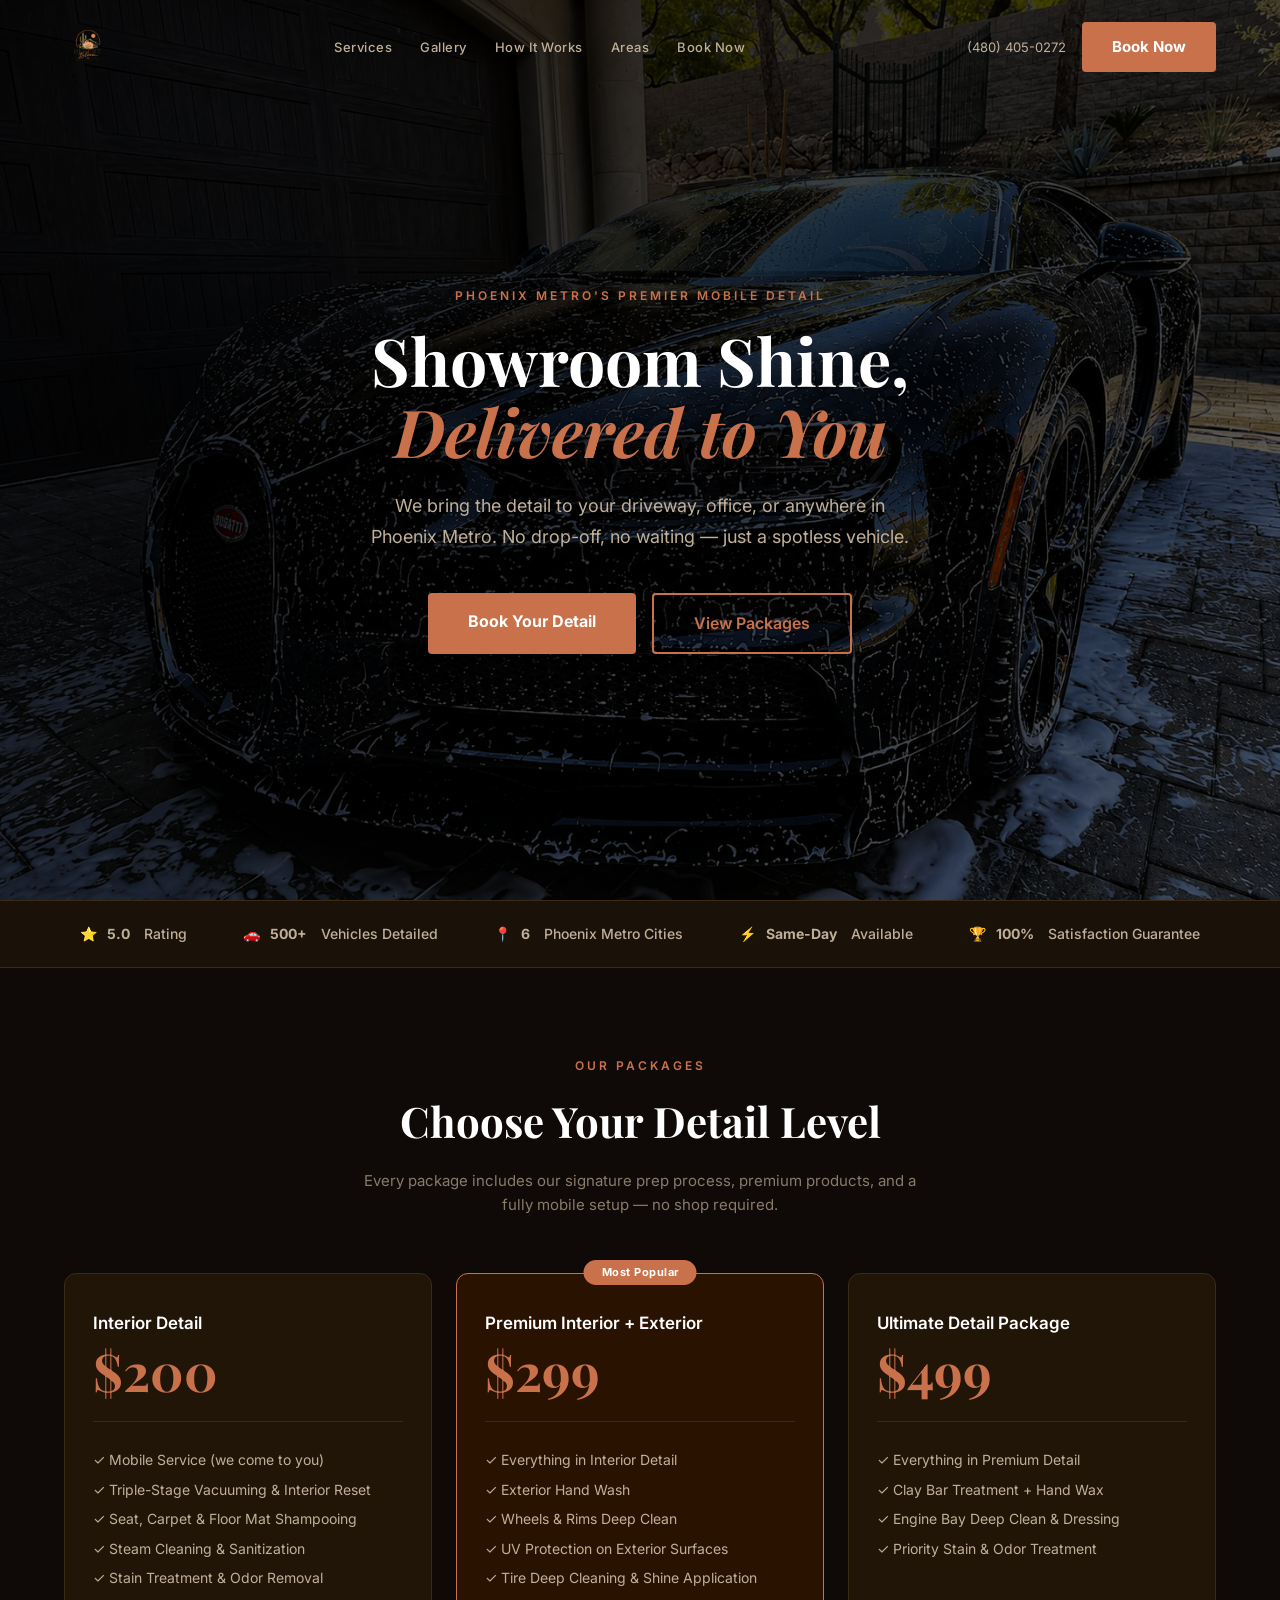
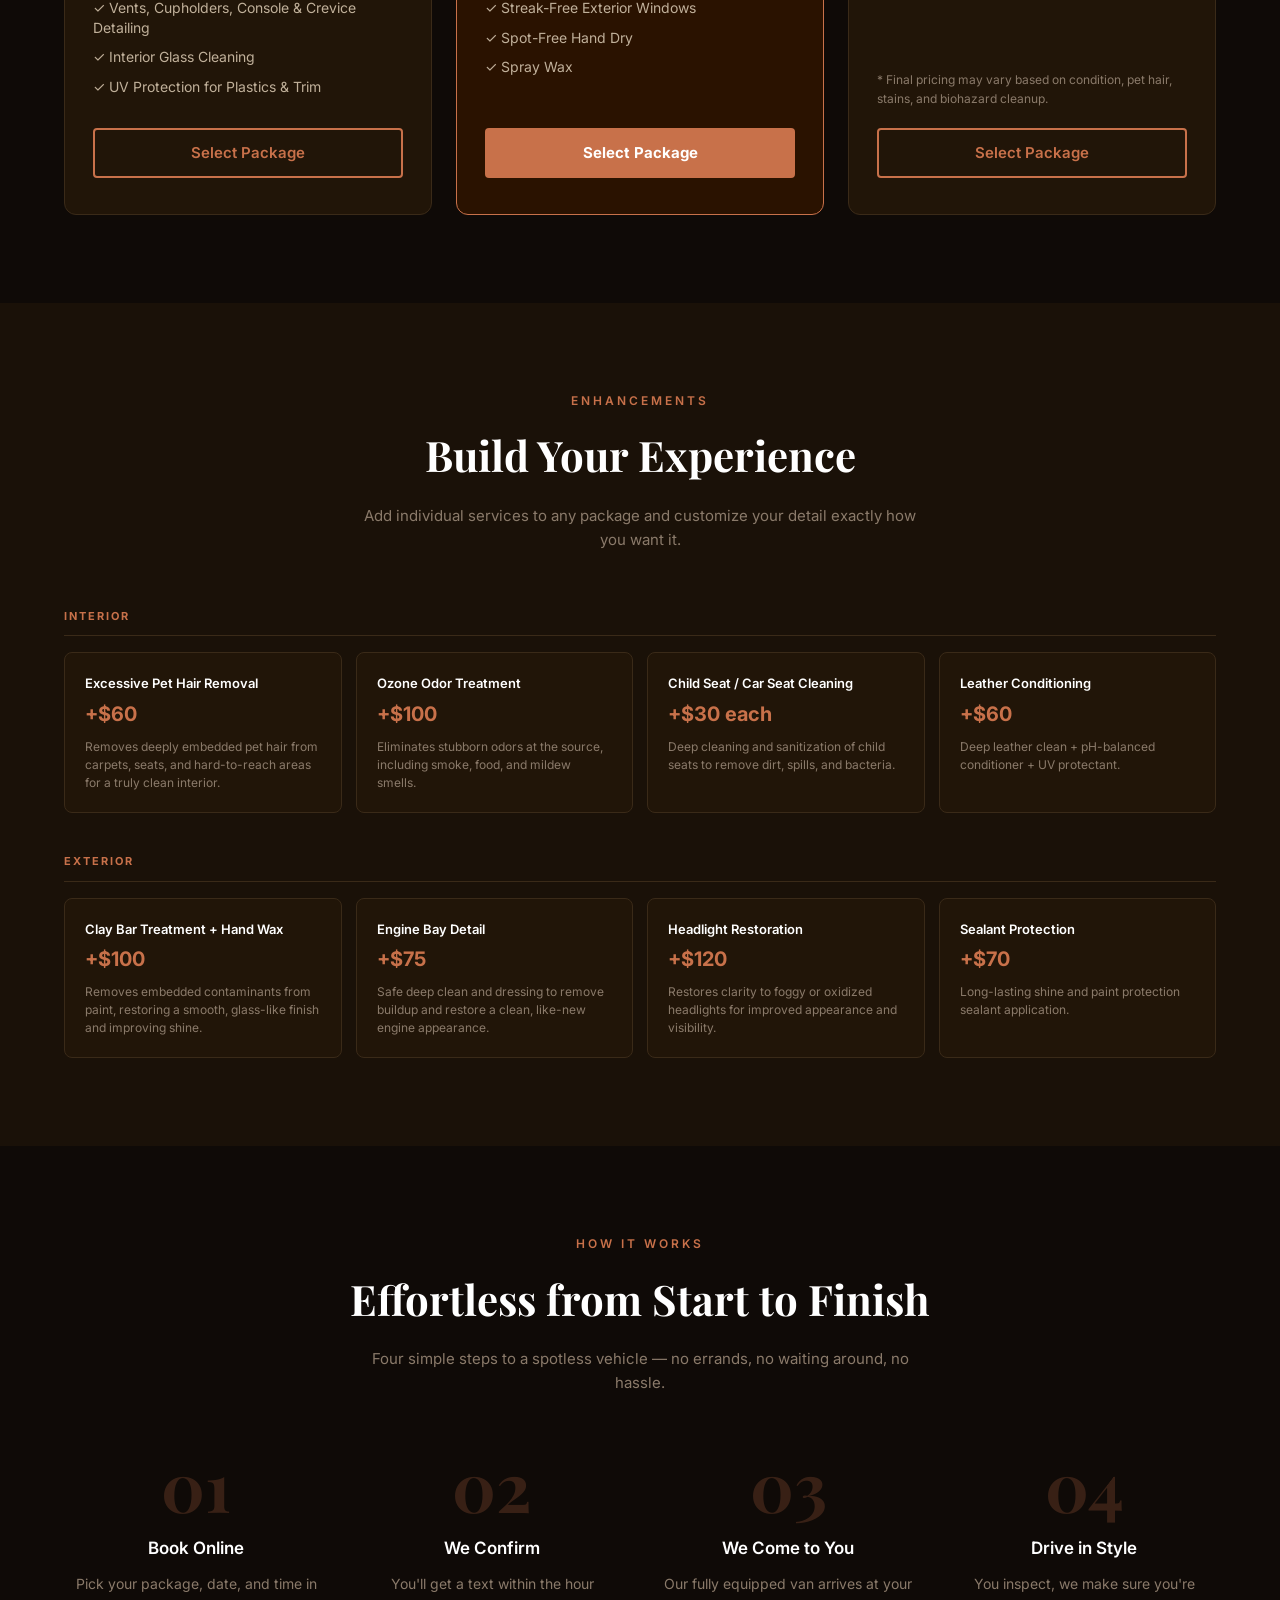
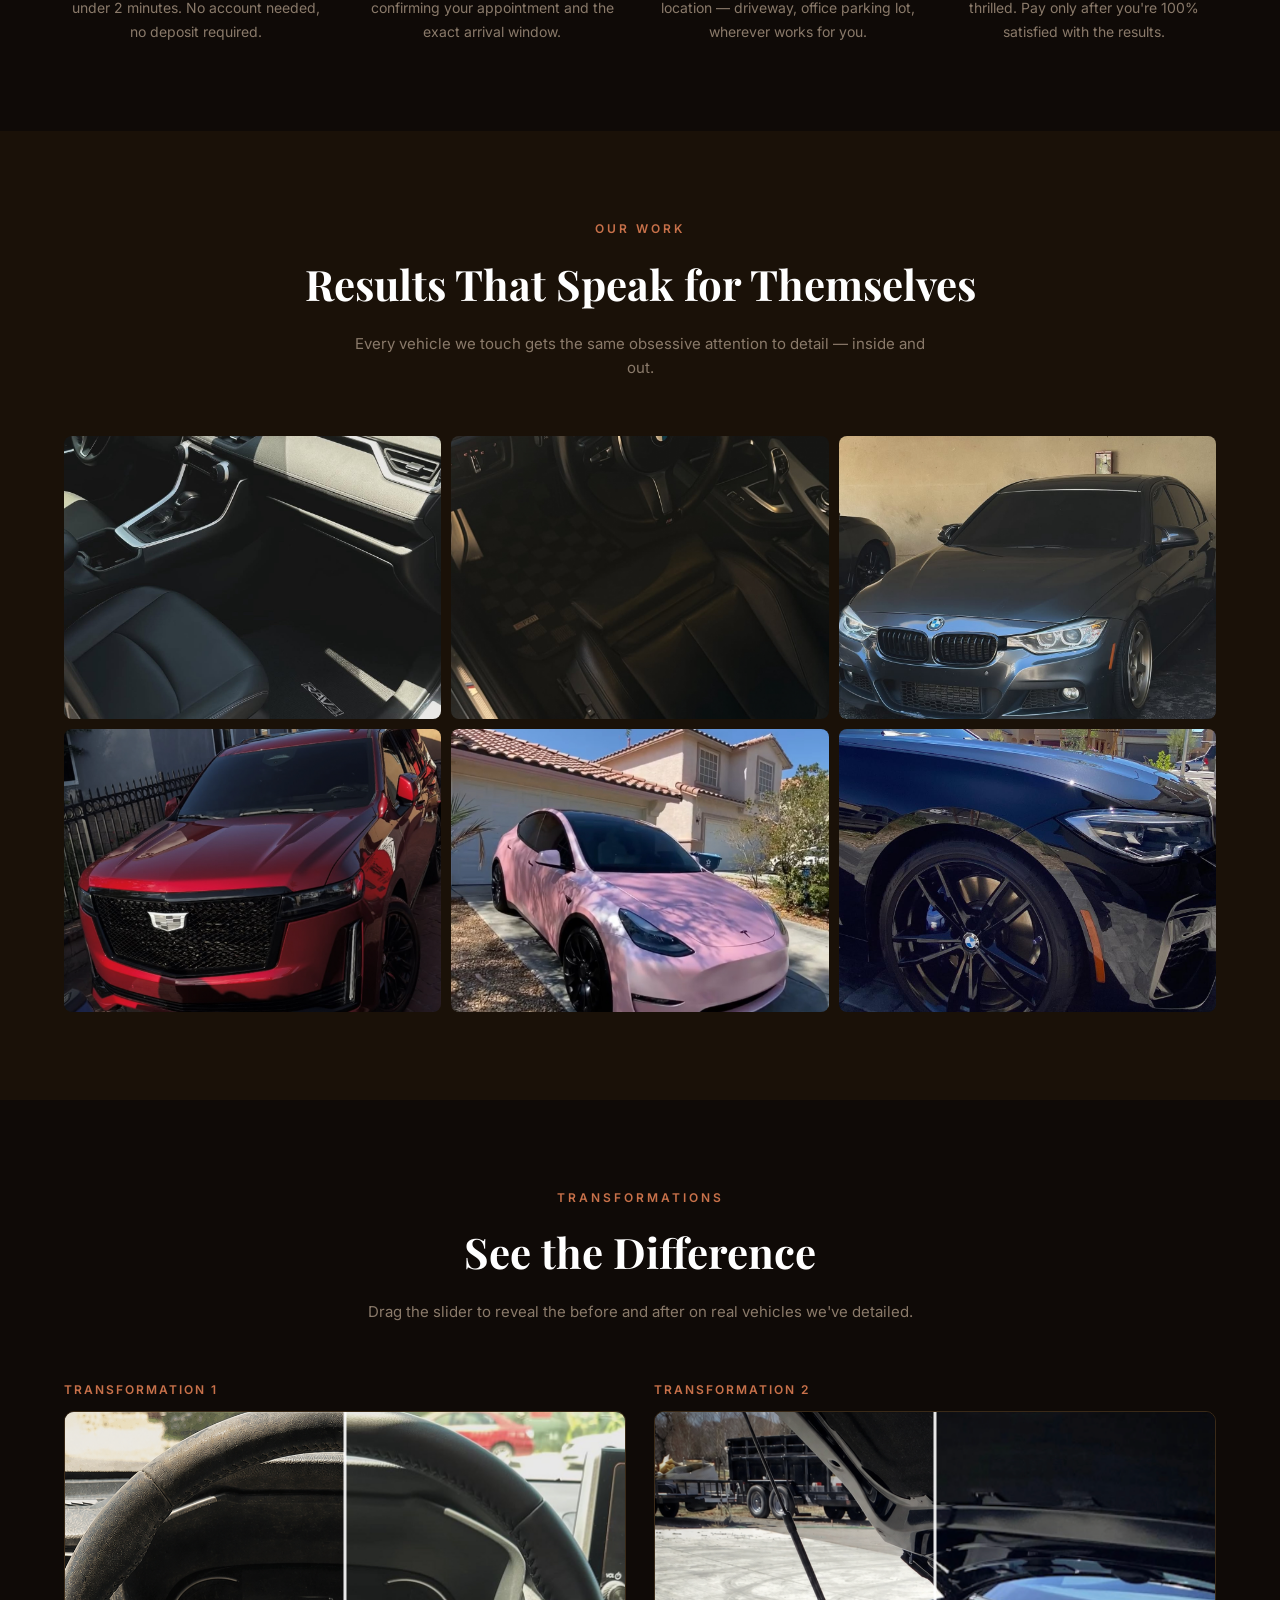
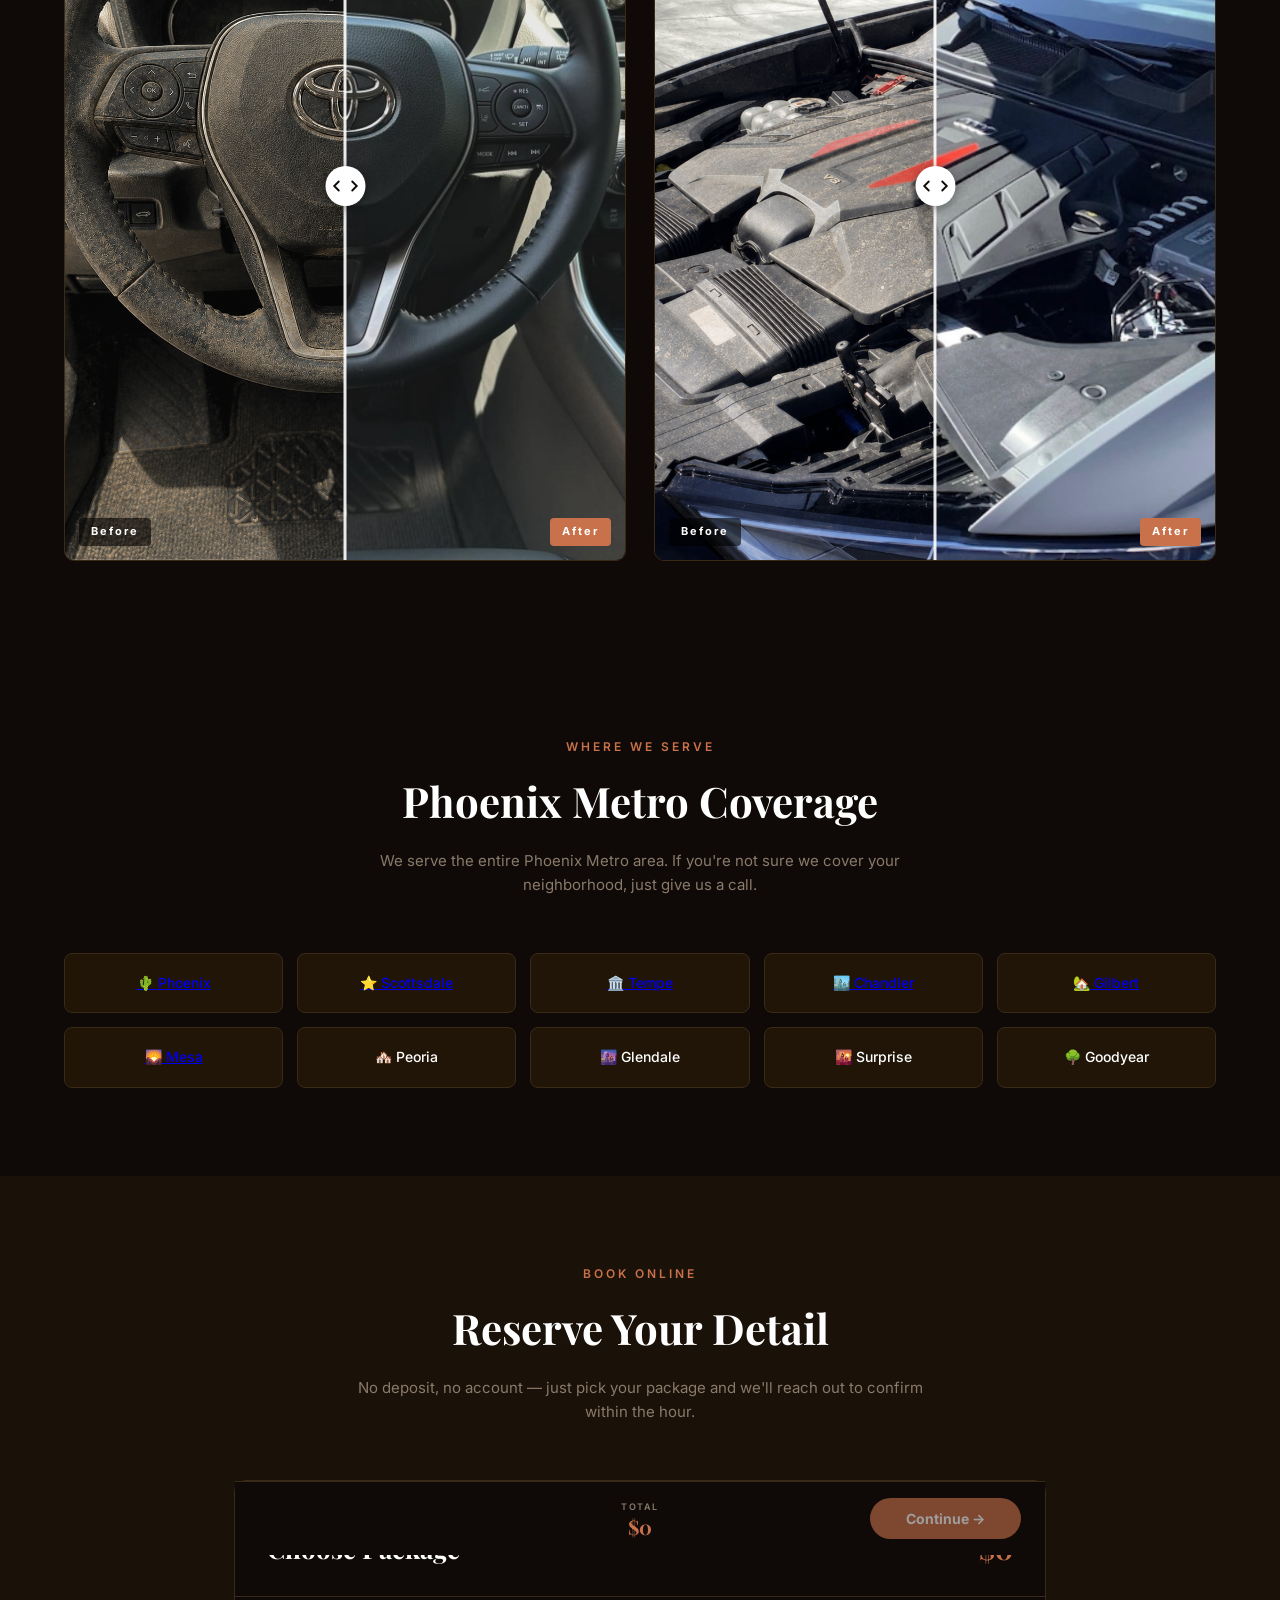
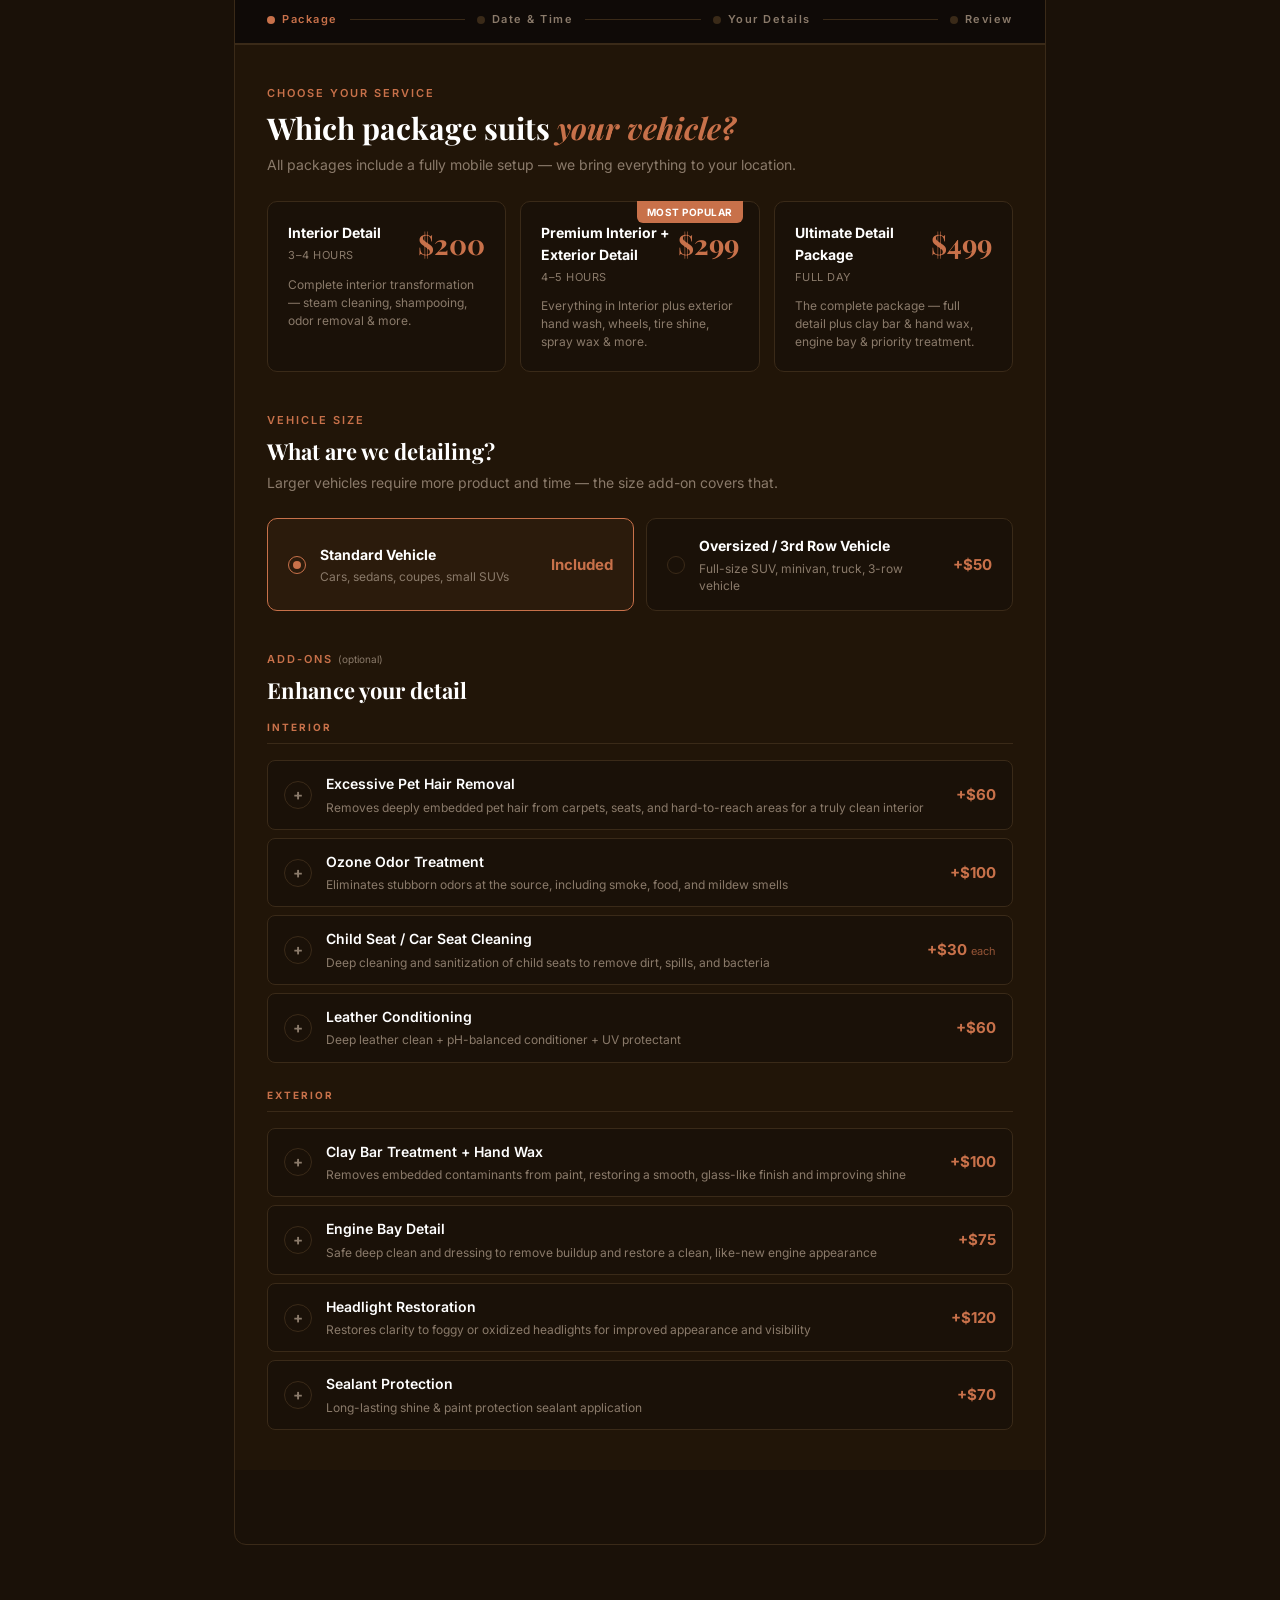
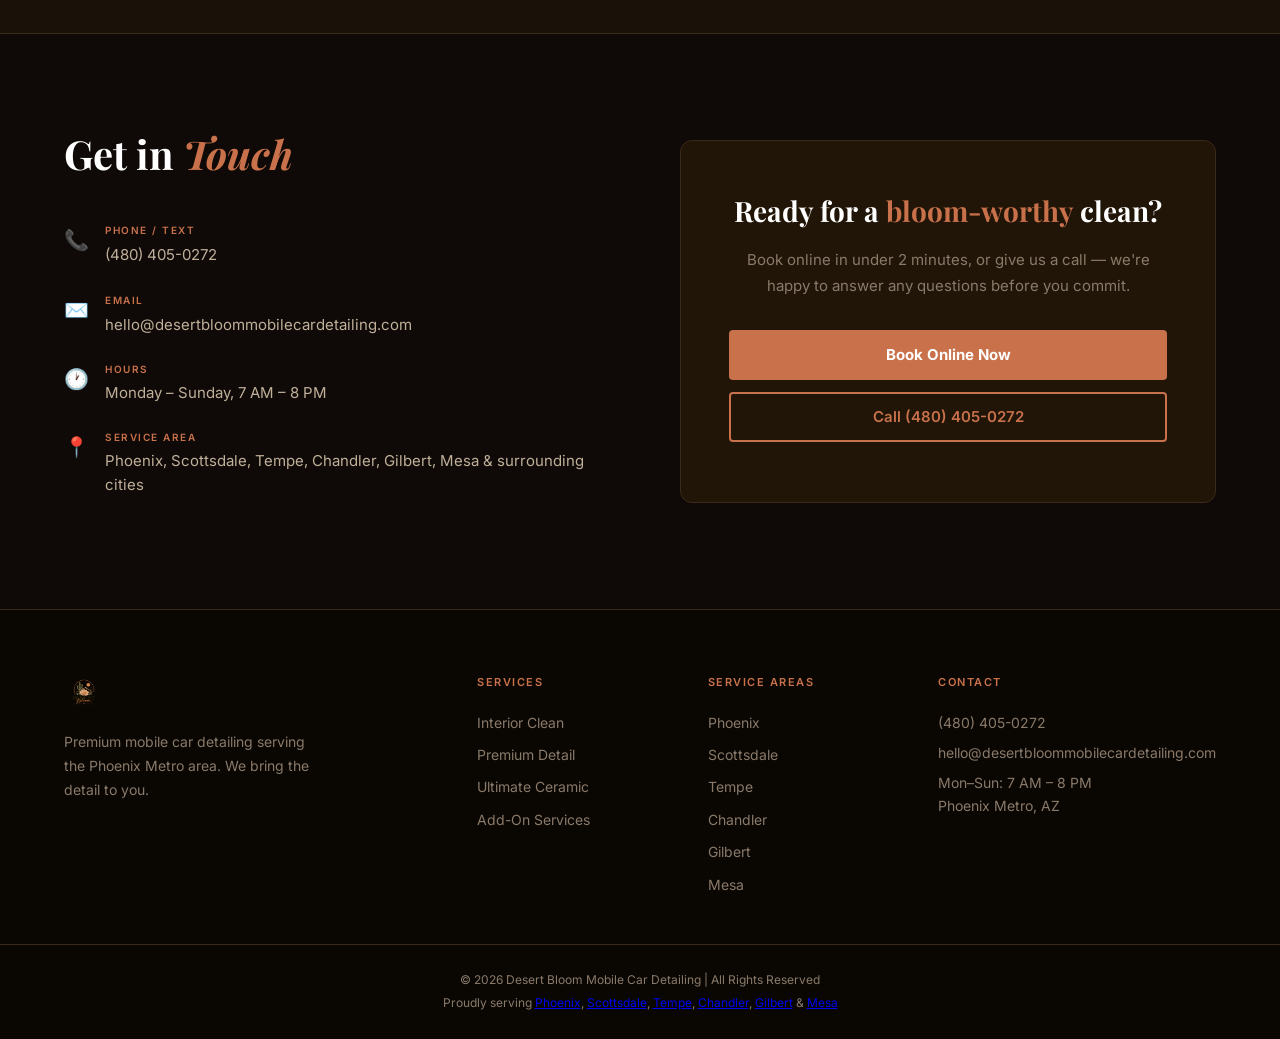
==== index.html @ aa16d9a1 "Initial build: Desert Bloom Mobile Car Detailing website Full static site with booking wizard, Supab" ====
<!DOCTYPE html>
<html lang="en">
<head>
  <meta charset="UTF-8">
  <meta name="viewport" content="width=device-width, initial-scale=1.0">
  <title>Desert Bloom Mobile Car Detailing | Phoenix Metro, AZ</title>
  <meta name="description" content="Premium mobile car detailing in Phoenix, Scottsdale, Tempe, Chandler, Gilbert & Mesa. We come to you. Book online in 60 seconds.">
  <meta name="keywords" content="mobile car detailing Phoenix, car detailing Scottsdale, auto detailing Tempe, mobile detailing Chandler, car wash Gilbert, auto detailing Mesa AZ">
  <link rel="canonical" href="https://desertbloommobilecardetailing.com/">

  <!-- Open Graph -->
  <meta property="og:type" content="website">
  <meta property="og:title" content="Desert Bloom Mobile Car Detailing | Phoenix Metro, AZ">
  <meta property="og:description" content="Premium mobile car detailing. We come to you. Book online in 60 seconds.">
  <meta property="og:url" content="https://desertbloommobilecardetailing.com/">
  <meta property="og:image" content="https://desertbloommobilecardetailing.com/logo.png">

  <!-- Twitter Card -->
  <meta name="twitter:card" content="summary_large_image">
  <meta name="twitter:title" content="Desert Bloom Mobile Car Detailing | Phoenix Metro, AZ">
  <meta name="twitter:description" content="Premium mobile car detailing. We come to you. Book online in 60 seconds.">
  <meta name="twitter:image" content="https://desertbloommobilecardetailing.com/logo.png">

  <!-- Favicon -->
  <link rel="icon" type="image/png" href="logo.png">
  <link rel="apple-touch-icon" href="logo.png">

  <!-- Fonts -->
  <link rel="preconnect" href="https://fonts.googleapis.com">
  <link rel="preconnect" href="https://fonts.gstatic.com" crossorigin>
  <link href="https://fonts.googleapis.com/css2?family=Playfair+Display:ital,wght@0,400;0,600;0,700;1,400;1,700&family=Inter:wght@300;400;500;600;700&display=swap" rel="stylesheet">

  <link rel="stylesheet" href="styles.css">

  <!-- Schema.org Structured Data -->
  <script type="application/ld+json">
  {
    "@context": "https://schema.org",
    "@type": "LocalBusiness",
    "name": "Desert Bloom Mobile Car Detailing",
    "image": "https://desertbloommobilecardetailing.com/logo.png",
    "telephone": "+14804050272",
    "email": "hello@desertbloommobilecardetailing.com",
    "url": "https://desertbloommobilecardetailing.com",
    "description": "Premium mobile car detailing serving Phoenix, Scottsdale, Tempe, Chandler, Gilbert, and Mesa AZ.",
    "address": {
      "@type": "PostalAddress",
      "addressLocality": "Phoenix",
      "addressRegion": "AZ",
      "addressCountry": "US"
    },
    "geo": {
      "@type": "GeoCoordinates",
      "latitude": 33.4484,
      "longitude": -112.0740
    },
    "areaServed": ["Phoenix", "Scottsdale", "Tempe", "Chandler", "Gilbert", "Mesa"],
    "priceRange": "$$",
    "openingHours": "Mo-Su 07:00-20:00",
    "sameAs": []
  }
  </script>
</head>
<body>

<!-- ===== NAVBAR ===== -->
<nav id="navbar">
  <div class="nav-container">
    <a href="#" class="logo">
      <img src="logo.png" alt="Desert Bloom Mobile Car Detailing" class="logo-img">
    </a>
    <ul class="nav-links">
      <li><a href="#services">Services</a></li>
      <li><a href="#gallery">Gallery</a></li>
      <li><a href="#process">How It Works</a></li>
      <li><a href="#areas">Areas</a></li>
      <li><a href="#booking">Book Now</a></li>
    </ul>
    <div class="nav-right">
      <a href="tel:4804050272" class="nav-phone">(480) 405-0272</a>
      <a href="#booking" class="btn-gold">Book Now</a>
    </div>
    <button class="mobile-menu-btn" id="mobileMenuBtn" aria-label="Toggle menu">&#9776;</button>
  </div>
  <div class="mobile-menu" id="mobileMenu">
    <ul>
      <li><a href="#services" class="mobile-nav-link">Services</a></li>
      <li><a href="#gallery" class="mobile-nav-link">Gallery</a></li>
      <li><a href="#process" class="mobile-nav-link">How It Works</a></li>
      <li><a href="#areas" class="mobile-nav-link">Areas</a></li>
      <li><a href="tel:4804050272">(480) 405-0272</a></li>
      <li><a href="#booking" class="mobile-nav-link btn-gold" style="display:inline-block;margin-top:8px;">Book Now</a></li>
    </ul>
  </div>
</nav>

<h1 class="seo-hidden">Desert Bloom Mobile Car Detailing - Phoenix Metro Arizona</h1>

<!-- ===== HERO ===== -->
<section id="hero">
  <div class="hero-overlay"></div>
  <div class="hero-content">
    <p class="hero-tag">Phoenix Metro's Premier Mobile Detail</p>
    <h2 style="font-family:var(--serif);font-size:66px;font-weight:700;line-height:1.08;margin-bottom:24px;">
      Showroom Shine,<br><span class="gold"><em>Delivered to You</em></span>
    </h2>
    <p class="hero-sub">We bring the detail to your driveway, office, or anywhere in Phoenix Metro. No drop-off, no waiting — just a spotless vehicle.</p>
    <div class="hero-ctas">
      <a href="#booking" class="btn-gold btn-large">Book Your Detail</a>
      <a href="#services" class="btn-outline btn-large">View Packages</a>
    </div>
  </div>
</section>

<!-- ===== STATS BAR ===== -->
<div class="stats-bar">
  <div class="stat">⭐ <strong>5.0</strong>&nbsp;Rating</div>
  <div class="stat">🚗 <strong>500+</strong>&nbsp;Vehicles Detailed</div>
  <div class="stat">📍 <strong>6</strong>&nbsp;Phoenix Metro Cities</div>
  <div class="stat">⚡ <strong>Same-Day</strong>&nbsp;Available</div>
  <div class="stat">🏆 <strong>100%</strong>&nbsp;Satisfaction Guarantee</div>
</div>

<!-- ===== PACKAGES ===== -->
<section id="services">
  <div class="container">
    <div class="section-header">
      <p class="section-tag">Our Packages</p>
      <h2>Choose Your Detail Level</h2>
      <p class="section-sub">Every package includes our signature prep process, premium products, and a fully mobile setup — no shop required.</p>
    </div>
    <div class="packages-grid fade-up">
      <!-- Interior -->
      <div class="package-card">
        <div class="pkg-header">
          <div class="pkg-name">Interior Detail</div>
          <div class="pkg-price">$200</div>
        </div>
        <ul class="pkg-features">
          <li>✓ Mobile Service (we come to you)</li>
          <li>✓ Triple-Stage Vacuuming & Interior Reset</li>
          <li>✓ Seat, Carpet & Floor Mat Shampooing</li>
          <li>✓ Steam Cleaning & Sanitization</li>
          <li>✓ Stain Treatment & Odor Removal</li>
          <li>✓ Vents, Cupholders, Console & Crevice Detailing</li>
          <li>✓ Interior Glass Cleaning</li>
          <li>✓ UV Protection for Plastics & Trim</li>
        </ul>
        <a href="#booking" class="btn-outline" style="text-align:center;">Select Package</a>
      </div>

      <!-- Premium -->
      <div class="package-card featured">
        <div class="popular-badge">Most Popular</div>
        <div class="pkg-header">
          <div class="pkg-name">Premium Interior + Exterior</div>
          <div class="pkg-price">$299</div>
        </div>
        <ul class="pkg-features">
          <li>✓ Everything in Interior Detail</li>
          <li>✓ Exterior Hand Wash</li>
          <li>✓ Wheels & Rims Deep Clean</li>
          <li>✓ UV Protection on Exterior Surfaces</li>
          <li>✓ Tire Deep Cleaning & Shine Application</li>
          <li>✓ Streak-Free Exterior Windows</li>
          <li>✓ Spot-Free Hand Dry</li>
          <li>✓ Spray Wax</li>
        </ul>
        <a href="#booking" class="btn-gold" style="text-align:center;">Select Package</a>
      </div>

      <!-- Ultimate -->
      <div class="package-card">
        <div class="pkg-header">
          <div class="pkg-name">Ultimate Detail Package</div>
          <div class="pkg-price">$499</div>
        </div>
        <ul class="pkg-features">
          <li>✓ Everything in Premium Detail</li>
          <li>✓ Clay Bar Treatment + Hand Wax</li>
          <li>✓ Engine Bay Deep Clean & Dressing</li>
          <li>✓ Priority Stain & Odor Treatment</li>
        </ul>
        <p style="font-size:12px;color:var(--gray);margin:12px 0 20px;line-height:1.6;">* Final pricing may vary based on condition, pet hair, stains, and biohazard cleanup.</p>
        <a href="#booking" class="btn-outline" style="text-align:center;">Select Package</a>
      </div>
    </div>
  </div>
</section>

<!-- ===== ADD-ONS ===== -->
<section id="addons">
  <div class="container">
    <div class="section-header">
      <p class="section-tag">Enhancements</p>
      <h2>Build Your Experience</h2>
      <p class="section-sub">Add individual services to any package and customize your detail exactly how you want it.</p>
    </div>
    <div class="fade-up">
      <div class="addons-category">
        <div class="addons-cat-label">Interior</div>
        <div class="addons-grid">
          <div class="addon-card">
            <div class="addon-name">Excessive Pet Hair Removal</div>
            <div class="addon-price">+$60</div>
            <div class="addon-desc">Removes deeply embedded pet hair from carpets, seats, and hard-to-reach areas for a truly clean interior.</div>
          </div>
          <div class="addon-card">
            <div class="addon-name">Ozone Odor Treatment</div>
            <div class="addon-price">+$100</div>
            <div class="addon-desc">Eliminates stubborn odors at the source, including smoke, food, and mildew smells.</div>
          </div>
          <div class="addon-card">
            <div class="addon-name">Child Seat / Car Seat Cleaning</div>
            <div class="addon-price">+$30 each</div>
            <div class="addon-desc">Deep cleaning and sanitization of child seats to remove dirt, spills, and bacteria.</div>
          </div>
          <div class="addon-card">
            <div class="addon-name">Leather Conditioning</div>
            <div class="addon-price">+$60</div>
            <div class="addon-desc">Deep leather clean + pH-balanced conditioner + UV protectant.</div>
          </div>
        </div>
      </div>
      <div class="addons-category">
        <div class="addons-cat-label">Exterior</div>
        <div class="addons-grid">
          <div class="addon-card">
            <div class="addon-name">Clay Bar Treatment + Hand Wax</div>
            <div class="addon-price">+$100</div>
            <div class="addon-desc">Removes embedded contaminants from paint, restoring a smooth, glass-like finish and improving shine.</div>
          </div>
          <div class="addon-card">
            <div class="addon-name">Engine Bay Detail</div>
            <div class="addon-price">+$75</div>
            <div class="addon-desc">Safe deep clean and dressing to remove buildup and restore a clean, like-new engine appearance.</div>
          </div>
          <div class="addon-card">
            <div class="addon-name">Headlight Restoration</div>
            <div class="addon-price">+$120</div>
            <div class="addon-desc">Restores clarity to foggy or oxidized headlights for improved appearance and visibility.</div>
          </div>
          <div class="addon-card">
            <div class="addon-name">Sealant Protection</div>
            <div class="addon-price">+$70</div>
            <div class="addon-desc">Long-lasting shine and paint protection sealant application.</div>
          </div>
        </div>
      </div>
    </div>
  </div>
</section>

<!-- ===== PROCESS ===== -->
<section id="process">
  <div class="container">
    <div class="section-header">
      <p class="section-tag">How It Works</p>
      <h2>Effortless from Start to Finish</h2>
      <p class="section-sub">Four simple steps to a spotless vehicle — no errands, no waiting around, no hassle.</p>
    </div>
    <div class="steps-grid fade-up">
      <div class="step">
        <div class="step-num">01</div>
        <h3>Book Online</h3>
        <p>Pick your package, date, and time in under 2 minutes. No account needed, no deposit required.</p>
      </div>
      <div class="step">
        <div class="step-num">02</div>
        <h3>We Confirm</h3>
        <p>You'll get a text within the hour confirming your appointment and the exact arrival window.</p>
      </div>
      <div class="step">
        <div class="step-num">03</div>
        <h3>We Come to You</h3>
        <p>Our fully equipped van arrives at your location — driveway, office parking lot, wherever works for you.</p>
      </div>
      <div class="step">
        <div class="step-num">04</div>
        <h3>Drive in Style</h3>
        <p>You inspect, we make sure you're thrilled. Pay only after you're 100% satisfied with the results.</p>
      </div>
    </div>
  </div>
</section>

<!-- ===== GALLERY ===== -->
<section id="gallery">
  <div class="container">
    <div class="section-header">
      <p class="section-tag">Our Work</p>
      <h2>Results That Speak for Themselves</h2>
      <p class="section-sub">Every vehicle we touch gets the same obsessive attention to detail — inside and out.</p>
    </div>
    <div class="gallery-grid fade-up" id="galleryGrid">
      <!-- Populated by JS -->
    </div>
  </div>
</section>

<!-- ===== BEFORE / AFTER ===== -->
<section id="before-after">
  <div class="container">
    <div class="section-header">
      <p class="section-tag">Transformations</p>
      <h2>See the Difference</h2>
      <p class="section-sub">Drag the slider to reveal the before and after on real vehicles we've detailed.</p>
    </div>
    <div class="ba-grid fade-up" id="baGrid">
      <!-- Populated by JS -->
    </div>
  </div>
</section>

<!-- ===== SERVICE AREAS ===== -->
<section id="areas">
  <div class="container">
    <div class="section-header">
      <p class="section-tag">Where We Serve</p>
      <h2>Phoenix Metro Coverage</h2>
      <p class="section-sub">We serve the entire Phoenix Metro area. If you're not sure we cover your neighborhood, just give us a call.</p>
    </div>
    <div class="areas-grid fade-up">
      <a href="phoenix.html" class="area-item">🌵 Phoenix</a>
      <a href="scottsdale.html" class="area-item">⭐ Scottsdale</a>
      <a href="tempe.html" class="area-item">🏛️ Tempe</a>
      <a href="chandler.html" class="area-item">🏙️ Chandler</a>
      <a href="gilbert.html" class="area-item">🏡 Gilbert</a>
      <a href="mesa.html" class="area-item">🌄 Mesa</a>
      <div class="area-item">🏘️ Peoria</div>
      <div class="area-item">🌆 Glendale</div>
      <div class="area-item">🌇 Surprise</div>
      <div class="area-item">🌳 Goodyear</div>
    </div>
  </div>
</section>

<!-- ===== BOOKING WIZARD ===== -->
<section id="booking">
  <div class="container">
    <div class="section-header">
      <p class="section-tag">Book Online</p>
      <h2>Reserve Your Detail</h2>
      <p class="section-sub">No deposit, no account — just pick your package and we'll reach out to confirm within the hour.</p>
    </div>

    <div class="wiz-wrap fade-up" id="bookingWizard">
      <!-- Header -->
      <div class="wiz-header">
        <div>
          <div class="wiz-step-num" id="wizStepNum">Step 1 of 4</div>
          <div class="wiz-step-name" id="wizStepName">Choose Package</div>
        </div>
        <div class="wiz-header-right">
          <div class="wiz-total-label">Total</div>
          <div class="wiz-total-val" id="wizTotal">$0</div>
        </div>
      </div>

      <!-- Progress -->
      <div class="wiz-progress" id="wizProgress">
        <div class="wiz-prog-item active" id="prog-0">
          <div class="wiz-dot"></div><span class="wiz-prog-label">Package</span>
        </div>
        <div class="wiz-prog-line"></div>
        <div class="wiz-prog-item" id="prog-1">
          <div class="wiz-dot"></div><span class="wiz-prog-label">Date &amp; Time</span>
        </div>
        <div class="wiz-prog-line"></div>
        <div class="wiz-prog-item" id="prog-2">
          <div class="wiz-dot"></div><span class="wiz-prog-label">Your Details</span>
        </div>
        <div class="wiz-prog-line"></div>
        <div class="wiz-prog-item" id="prog-3">
          <div class="wiz-dot"></div><span class="wiz-prog-label">Review</span>
        </div>
      </div>

      <!-- Body -->
      <div class="wiz-body" id="wizBody"></div>

      <!-- Footer -->
      <div class="wiz-footer">
        <button class="wiz-btn-back" id="wizBack">← Back</button>
        <div class="wiz-footer-subtotal">
          <div class="wiz-footer-subtotal-label">Total</div>
          <div class="wiz-footer-subtotal-val" id="wizFooterTotal">$0</div>
        </div>
        <button class="wiz-btn-next" id="wizNext">Continue →</button>
      </div>
    </div>
  </div>
</section>

<!-- ===== CONTACT ===== -->
<section id="contact">
  <div class="container">
    <div class="contact-grid">
      <div class="contact-info fade-up">
        <h2>Get in <span class="gold"><em>Touch</em></span></h2>
        <div class="contact-item">
          <span>📞</span>
          <div>
            <div class="contact-label">Phone / Text</div>
            <a href="tel:4804050272">(480) 405-0272</a>
          </div>
        </div>
        <div class="contact-item">
          <span>✉️</span>
          <div>
            <div class="contact-label">Email</div>
            <a href="mailto:hello@desertbloommobilecardetailing.com">hello@desertbloommobilecardetailing.com</a>
          </div>
        </div>
        <div class="contact-item">
          <span>🕐</span>
          <div>
            <div class="contact-label">Hours</div>
            <p>Monday – Sunday, 7 AM – 8 PM</p>
          </div>
        </div>
        <div class="contact-item">
          <span>📍</span>
          <div>
            <div class="contact-label">Service Area</div>
            <p>Phoenix, Scottsdale, Tempe, Chandler, Gilbert, Mesa &amp; surrounding cities</p>
          </div>
        </div>
      </div>
      <div class="contact-cta-box fade-up">
        <h3>Ready for a <span class="gold">bloom-worthy</span> clean?</h3>
        <p>Book online in under 2 minutes, or give us a call — we're happy to answer any questions before you commit.</p>
        <a href="#booking" class="btn-gold">Book Online Now</a>
        <a href="tel:4804050272" class="btn-outline">Call (480) 405-0272</a>
      </div>
    </div>
  </div>
</section>

<!-- ===== FOOTER ===== -->
<footer>
  <div class="container">
    <div class="footer-grid">
      <div class="footer-brand">
        <a href="#"><img src="logo.png" alt="Desert Bloom Mobile Car Detailing" class="logo-img"></a>
        <p>Premium mobile car detailing serving the Phoenix Metro area. We bring the detail to you.</p>
      </div>
      <div class="footer-links">
        <h4>Services</h4>
        <ul>
          <li><a href="#services">Interior Clean</a></li>
          <li><a href="#services">Premium Detail</a></li>
          <li><a href="#services">Ultimate Ceramic</a></li>
          <li><a href="#addons">Add-On Services</a></li>
        </ul>
      </div>
      <div class="footer-links">
        <h4>Service Areas</h4>
        <ul>
          <li><a href="phoenix.html">Phoenix</a></li>
          <li><a href="scottsdale.html">Scottsdale</a></li>
          <li><a href="tempe.html">Tempe</a></li>
          <li><a href="chandler.html">Chandler</a></li>
          <li><a href="gilbert.html">Gilbert</a></li>
          <li><a href="mesa.html">Mesa</a></li>
        </ul>
      </div>
      <div class="footer-contact">
        <h4>Contact</h4>
        <a href="tel:4804050272">(480) 405-0272</a>
        <a href="mailto:hello@desertbloommobilecardetailing.com">hello@desertbloommobilecardetailing.com</a>
        <p style="margin-top:8px;">Mon–Sun: 7 AM – 8 PM</p>
        <p>Phoenix Metro, AZ</p>
      </div>
    </div>
  </div>
  <div class="footer-bottom">
    <div class="container">
      <p>&copy; <span id="footerYear"></span> Desert Bloom Mobile Car Detailing | All Rights Reserved</p>
      <p>Proudly serving <a href="phoenix.html">Phoenix</a>, <a href="scottsdale.html">Scottsdale</a>, <a href="tempe.html">Tempe</a>, <a href="chandler.html">Chandler</a>, <a href="gilbert.html">Gilbert</a> &amp; <a href="mesa.html">Mesa</a></p>
    </div>
  </div>
</footer>

<!-- Sticky Book Now -->
<a href="#booking" class="btn-gold sticky-book" id="stickyBook">Book Your Detail</a>

<script src="script.js"></script>
</body>
</html>
---- styles.css ----
/* ===== RESET & VARIABLES ===== */
*, *::before, *::after { box-sizing: border-box; margin: 0; padding: 0; }

:root {
  --black:    #0F0A07;
  --dark:     #1A1108;
  --card:     #211508;
  --gold:     #C8714A;
  --gold-lt:  #D98B6A;
  --white:    #ffffff;
  --gray:     #8A7A6A;
  --lt-gray:  #C0B09A;
  --border:   #3A2A18;
  --serif:    'Playfair Display', serif;
  --sans:     'Inter', sans-serif;
}

html { scroll-behavior: smooth; }

body {
  background: var(--black);
  color: var(--white);
  font-family: var(--sans);
  line-height: 1.6;
  overflow-x: hidden;
}

.container { max-width: 1200px; margin: 0 auto; padding: 0 24px; }

.seo-hidden {
  position: absolute;
  width: 1px; height: 1px;
  overflow: hidden;
  clip: rect(0,0,0,0);
  white-space: nowrap;
}

/* ===== TYPOGRAPHY ===== */
.gold { color: var(--gold); }

.section-tag {
  color: var(--gold);
  font-size: 12px;
  font-weight: 600;
  letter-spacing: 3px;
  text-transform: uppercase;
  margin-bottom: 12px;
}

.section-header { text-align: center; margin-bottom: 56px; }
.section-header h2 { font-family: var(--serif); font-size: 42px; font-weight: 700; margin-bottom: 14px; }
.section-sub { color: var(--gray); max-width: 580px; margin: 0 auto; font-size: 15px; }

section { padding: 88px 0; }

/* ===== BUTTONS ===== */
.btn-gold {
  display: inline-block;
  background: var(--gold);
  color: var(--white);
  padding: 13px 30px;
  border-radius: 4px;
  font-weight: 700;
  font-family: var(--sans);
  font-size: 15px;
  text-decoration: none;
  border: none;
  cursor: pointer;
  transition: background 0.2s, transform 0.15s;
}
.btn-gold:hover { background: var(--gold-lt); transform: translateY(-1px); }

.btn-outline {
  display: inline-block;
  border: 2px solid var(--gold);
  color: var(--gold);
  padding: 11px 30px;
  border-radius: 4px;
  font-weight: 600;
  font-size: 15px;
  text-decoration: none;
  transition: background 0.2s, color 0.2s;
}
.btn-outline:hover { background: var(--gold); color: var(--white); }

.btn-large { padding: 16px 40px; font-size: 16px; }

/* ===== NAVBAR ===== */
#navbar {
  position: fixed; top: 0; left: 0; right: 0; z-index: 1000;
  background: transparent;
  transition: background 0.3s, backdrop-filter 0.3s, box-shadow 0.3s;
}
#navbar.scrolled {
  background: rgba(15,10,7,0.96);
  backdrop-filter: blur(8px);
  box-shadow: 0 2px 24px rgba(0,0,0,0.6);
}

.nav-container {
  max-width: 1200px; margin: 0 auto;
  padding: 22px 24px;
  display: flex; align-items: center; gap: 32px;
}

.logo { display: flex; align-items: center; }
.logo-img { height: 48px; width: auto; object-fit: contain; display: block; }

.nav-links { display: flex; list-style: none; gap: 28px; margin: 0 auto; }
.nav-links a { color: var(--lt-gray); text-decoration: none; font-size: 13px; font-weight: 500; letter-spacing: 0.5px; transition: color 0.2s; }
.nav-links a:hover { color: var(--gold); }

.nav-right { display: flex; align-items: center; gap: 16px; white-space: nowrap; }
.nav-phone { color: var(--lt-gray); text-decoration: none; font-size: 13px; transition: color 0.2s; }
.nav-phone:hover { color: var(--gold); }

.mobile-menu-btn { display: none; background: none; border: none; color: var(--white); font-size: 22px; cursor: pointer; margin-left: auto; }

.mobile-menu { display: none; background: var(--dark); padding: 20px 24px; border-top: 1px solid var(--border); }
.mobile-menu.open { display: block; }
.mobile-menu ul { list-style: none; display: flex; flex-direction: column; gap: 18px; }
.mobile-menu a { color: var(--lt-gray); text-decoration: none; font-size: 15px; transition: color 0.2s; }
.mobile-menu a:hover { color: var(--gold); }

/* ===== HERO ===== */
#hero {
  min-height: 100vh;
  display: flex; align-items: center;
  position: relative;
  background: url('photos/cover-photo-main.png') center/cover no-repeat;
  padding: 120px 24px 80px;
}
.hero-overlay {
  position: absolute; inset: 0;
  background: linear-gradient(135deg, rgba(0,0,0,0.90) 0%, rgba(0,0,0,0.58) 100%);
}
.hero-content { position: relative; z-index: 1; max-width: 700px; margin: 0 auto; text-align: center; }
.hero-tag { color: var(--gold); font-size: 12px; font-weight: 600; letter-spacing: 3px; text-transform: uppercase; margin-bottom: 20px; }
.hero-content h1 { font-family: var(--serif); font-size: 66px; font-weight: 700; line-height: 1.08; margin-bottom: 24px; }
.hero-sub { color: var(--lt-gray); font-size: 18px; line-height: 1.7; margin-bottom: 40px; max-width: 560px; margin-left: auto; margin-right: auto; }
.hero-ctas { display: flex; gap: 16px; justify-content: center; flex-wrap: wrap; }

/* ===== STATS BAR ===== */
.stats-bar {
  background: var(--dark);
  border-top: 1px solid var(--border);
  border-bottom: 1px solid var(--border);
  padding: 22px 24px;
  display: flex; justify-content: center; gap: 56px; flex-wrap: wrap;
}
.stat { display: flex; align-items: center; gap: 10px; font-size: 14px; font-weight: 500; color: var(--lt-gray); }

/* ===== PACKAGES ===== */
#services { background: var(--black); }

.packages-grid { display: grid; grid-template-columns: repeat(3, 1fr); gap: 24px; }

.package-card {
  background: var(--card);
  border: 1px solid var(--border);
  border-radius: 12px;
  padding: 36px 28px;
  display: flex; flex-direction: column;
  position: relative;
  transition: border-color 0.2s, transform 0.2s;
}
.package-card:hover { border-color: var(--gold); transform: translateY(-4px); }
.package-card.featured { border-color: var(--gold); background: #2A1200; }

.popular-badge {
  position: absolute; top: -14px; left: 50%; transform: translateX(-50%);
  background: var(--gold); color: var(--white);
  font-size: 11px; font-weight: 700; padding: 4px 18px; border-radius: 20px;
  white-space: nowrap; letter-spacing: 0.5px;
}

.pkg-header { margin-bottom: 28px; padding-bottom: 24px; border-bottom: 1px solid var(--border); }
.pkg-name { font-size: 17px; font-weight: 600; margin-bottom: 8px; }
.pkg-price { font-family: var(--serif); font-size: 52px; font-weight: 700; color: var(--gold); line-height: 1; }

.pkg-features { list-style: none; flex: 1; display: flex; flex-direction: column; gap: 10px; margin-bottom: 32px; }
.pkg-features li { font-size: 14px; color: var(--lt-gray); line-height: 1.4; }

/* ===== ADD-ONS ===== */
#addons { background: var(--dark); }

.addons-grid { display: grid; grid-template-columns: repeat(4, 1fr); gap: 14px; }

.addon-card {
  background: var(--card); border: 1px solid var(--border);
  border-radius: 8px; padding: 20px;
  transition: border-color 0.2s;
}
.addon-card:hover { border-color: var(--gold); }
.addon-name { font-size: 13px; font-weight: 600; margin-bottom: 4px; }
.addon-price { color: var(--gold); font-weight: 700; font-size: 20px; margin-bottom: 8px; }
.addon-desc { font-size: 12px; color: var(--gray); line-height: 1.5; }

.addons-category { margin-bottom: 40px; }
.addons-category:last-child { margin-bottom: 0; }
.addons-cat-label {
  font-size: 11px; font-weight: 700; letter-spacing: 2px; text-transform: uppercase;
  color: var(--gold); border-bottom: 1px solid var(--border); padding-bottom: 10px; margin-bottom: 16px;
}

/* ===== PROCESS ===== */
#process { background: var(--black); }

.steps-grid { display: grid; grid-template-columns: repeat(4, 1fr); gap: 32px; }

.step { text-align: center; }
.step-num { font-family: var(--serif); font-size: 68px; font-weight: 700; color: var(--gold); opacity: 0.22; line-height: 1; margin-bottom: 16px; }
.step h3 { font-size: 17px; font-weight: 600; margin-bottom: 10px; }
.step p { font-size: 14px; color: var(--gray); line-height: 1.7; }

/* ===== GALLERY ===== */
#gallery { background: var(--dark); }

.gallery-grid { display: grid; grid-template-columns: repeat(3, 1fr); gap: 10px; }

.gallery-item { border-radius: 8px; overflow: hidden; aspect-ratio: 4/3; }
.gallery-item img { width: 100%; height: 100%; object-fit: cover; transition: transform 0.4s ease; display: block; }
.gallery-item:hover img { transform: scale(1.06); }

/* ===== BEFORE / AFTER ===== */
#before-after { background: var(--black); }

.ba-grid { display: grid; grid-template-columns: 1fr 1fr; gap: 28px; }

.ba-card-label {
  font-size: 12px; font-weight: 600; letter-spacing: 2px; text-transform: uppercase;
  color: var(--gold); margin-bottom: 12px;
}

.ba-slider {
  position: relative; overflow: hidden; border-radius: 10px;
  cursor: col-resize; user-select: none; touch-action: none;
  aspect-ratio: 3/4; border: 1px solid var(--border);
}

.ba-after, .ba-before { display: block; width: 100%; height: 100%; object-fit: cover; pointer-events: none; }
.ba-before { position: absolute; top: 0; left: 0; clip-path: inset(0 50% 0 0); transition: clip-path 0s; }

.ba-handle {
  position: absolute; top: 0; left: 50%; transform: translateX(-50%);
  width: 3px; height: 100%; background: rgba(255,255,255,0.9);
  display: flex; flex-direction: column; align-items: center; justify-content: center;
  pointer-events: none;
}

.ba-handle-btn {
  width: 40px; height: 40px; border-radius: 50%; background: var(--white);
  display: flex; align-items: center; justify-content: center;
  color: var(--black); box-shadow: 0 2px 12px rgba(0,0,0,0.4); flex-shrink: 0;
}

.ba-tag {
  position: absolute; bottom: 14px;
  font-size: 11px; font-weight: 700; letter-spacing: 2px;
  padding: 5px 12px; border-radius: 4px; pointer-events: none;
}
.ba-tag.before { left: 14px; background: rgba(0,0,0,0.6); color: var(--white); }
.ba-tag.after  { right: 14px; background: var(--gold); color: var(--white); }

@media (max-width: 768px) { .ba-grid { grid-template-columns: 1fr; gap: 24px; } }

/* ===== SERVICE AREAS ===== */
#areas { background: var(--black); }

.areas-grid { display: grid; grid-template-columns: repeat(5, 1fr); gap: 14px; }

.area-item {
  background: var(--card); border: 1px solid var(--border);
  border-radius: 8px; padding: 18px 16px;
  text-align: center; font-size: 14px; font-weight: 500;
  transition: border-color 0.2s, color 0.2s;
}
.area-item:hover { border-color: var(--gold); color: var(--gold); }

/* ===== BOOKING WIZARD ===== */
#booking { background: var(--dark); }
#booking .container { max-width: 860px; }

.wiz-wrap { border-radius: 12px; border: 1px solid var(--border); }

.wiz-header {
  background: var(--black); padding: 24px 32px;
  display: flex; align-items: center; justify-content: space-between;
  border-bottom: 1px solid var(--border); border-radius: 12px 12px 0 0;
}
.wiz-step-num { font-size: 11px; font-weight: 600; letter-spacing: 2px; color: var(--gray); text-transform: uppercase; margin-bottom: 4px; }
.wiz-step-name { font-family: var(--serif); font-size: 26px; font-weight: 700; color: var(--white); }
.wiz-header-right { text-align: right; }
.wiz-total-label { font-size: 11px; font-weight: 600; letter-spacing: 2px; color: var(--gray); text-transform: uppercase; margin-bottom: 4px; }
.wiz-total-val { font-family: var(--serif); font-size: 28px; font-weight: 700; color: var(--gold); }

.wiz-progress {
  background: var(--black); border-bottom: 2px solid var(--border);
  padding: 0 32px; display: flex; align-items: center; height: 48px;
}
.wiz-prog-item { display: flex; align-items: center; gap: 7px; }
.wiz-dot { width: 8px; height: 8px; border-radius: 50%; background: var(--border); flex-shrink: 0; transition: background 0.2s; }
.wiz-prog-item.active .wiz-dot,
.wiz-prog-item.done .wiz-dot { background: var(--gold); }
.wiz-prog-label { font-size: 11px; font-weight: 600; letter-spacing: 1.5px; color: var(--gray); }
.wiz-prog-item.active .wiz-prog-label,
.wiz-prog-item.done .wiz-prog-label { color: var(--gold); }
.wiz-prog-line { flex: 1; height: 1px; background: var(--border); margin: 0 12px; }

.wiz-body { background: var(--card); padding: 40px 32px; min-height: 380px; }

.wiz-footer {
  background: var(--black); border-top: 1px solid var(--border);
  padding: 16px 24px; display: grid; grid-template-columns: 1fr auto 1fr;
  align-items: center; gap: 12px; position: sticky; bottom: 0; z-index: 20;
  border-radius: 0 0 12px 12px;
}
.wiz-btn-back { justify-self: start; }
.wiz-btn-next { justify-self: end; }
.wiz-btn-back {
  background: transparent; border: 1px solid var(--border); color: var(--gray);
  padding: 10px 24px; border-radius: 50px; font-size: 14px; font-weight: 500;
  cursor: pointer; font-family: var(--sans); transition: all 0.2s;
}
.wiz-btn-back:hover { border-color: var(--gold); color: var(--gold); }
.wiz-btn-next {
  background: var(--gold); color: var(--white); border: none;
  padding: 12px 36px; border-radius: 50px; font-size: 14px; font-weight: 700;
  cursor: pointer; font-family: var(--sans); transition: background 0.2s;
}
.wiz-btn-next:hover { background: var(--gold-lt); }
.wiz-btn-next:disabled { opacity: 0.6; cursor: not-allowed; }

.wiz-footer-subtotal { text-align: center; justify-self: center; }
.wiz-footer-subtotal-label { font-size: 9px; font-weight: 600; letter-spacing: 1.5px; color: var(--gray); text-transform: uppercase; margin-bottom: 2px; }
.wiz-footer-subtotal-val { font-family: var(--serif); font-size: 20px; font-weight: 700; color: var(--gold); line-height: 1; }

/* Wizard content */
.wiz-section { margin-bottom: 40px; }
.wiz-section:last-child { margin-bottom: 0; }
.wiz-section-tag { font-size: 11px; font-weight: 600; letter-spacing: 2px; color: var(--gold); text-transform: uppercase; margin-bottom: 8px; }
.wiz-heading { font-family: var(--serif); font-size: 30px; font-weight: 700; color: var(--white); margin-bottom: 8px; line-height: 1.2; }
.wiz-em { color: var(--gold); font-style: italic; }
.wiz-sub { color: var(--gray); font-size: 14px; margin-bottom: 24px; line-height: 1.6; }

/* Packages */
.wiz-packages { display: grid; grid-template-columns: repeat(3, 1fr); gap: 14px; margin-top: 16px; }
.wiz-pkg-card {
  border: 1px solid var(--border); border-radius: 10px; padding: 20px;
  cursor: pointer; transition: border-color 0.2s, background 0.2s;
  position: relative; background: var(--dark);
}
.wiz-pkg-card:hover { border-color: var(--gold); }
.wiz-pkg-card.selected { border-color: var(--gold); background: rgba(200,113,74,0.06); }
.wiz-popular-badge {
  position: absolute; top: -1px; right: 16px;
  background: var(--gold); color: var(--white);
  font-size: 10px; font-weight: 700; padding: 3px 10px;
  border-radius: 0 0 6px 6px; letter-spacing: 0.5px; text-transform: uppercase;
}
.wiz-pkg-top { display: flex; justify-content: space-between; align-items: flex-start; margin-bottom: 10px; }
.wiz-pkg-name { font-weight: 700; font-size: 14px; color: var(--white); margin-bottom: 3px; }
.wiz-pkg-dur { font-size: 11px; color: var(--gray); text-transform: uppercase; letter-spacing: 0.5px; }
.wiz-pkg-price { font-family: var(--serif); font-size: 28px; font-weight: 700; color: var(--gold); white-space: nowrap; }
.wiz-pkg-desc { font-size: 12px; color: var(--gray); line-height: 1.5; }

/* Add-ons */
.wiz-addon-cat { font-size: 10px; font-weight: 700; letter-spacing: 2px; text-transform: uppercase; color: var(--gold); border-bottom: 1px solid var(--border); padding-bottom: 8px; margin: 16px 0 8px; }
.wiz-addon-cat:first-child { margin-top: 0; }
.wiz-addons { margin-top: 16px; display: flex; flex-direction: column; gap: 8px; }
.wiz-addon {
  display: flex; align-items: center; gap: 14px; padding: 12px 16px;
  border: 1px solid var(--border); border-radius: 8px; cursor: pointer;
  transition: border-color 0.2s, background 0.2s; background: var(--dark);
}
.wiz-addon:hover { border-color: var(--gold); }
.wiz-addon.selected { border-color: var(--gold); background: rgba(200,113,74,0.05); }
.wiz-addon-toggle { width: 28px; height: 28px; border-radius: 50%; border: 1.5px solid var(--border); display: flex; align-items: center; justify-content: center; font-size: 15px; font-weight: 700; color: var(--gray); flex-shrink: 0; transition: all 0.2s; }
.wiz-addon-toggle.active { border-color: var(--gold); background: var(--gold); color: var(--white); }
.wiz-addon-info { flex: 1; }
.wiz-addon-name { font-size: 14px; font-weight: 600; color: var(--white); margin-bottom: 2px; }
.wiz-addon-desc { font-size: 12px; color: var(--gray); }
.wiz-addon-price { font-size: 15px; font-weight: 700; color: var(--gold); white-space: nowrap; }
.wiz-addon-each { font-size: 11px; font-weight: 400; opacity: 0.7; }
.wiz-addon-right { display: flex; flex-direction: column; align-items: flex-end; gap: 6px; flex-shrink: 0; }
.wiz-qty-ctrl { display: flex; align-items: center; gap: 8px; }
.wiz-qty-btn { width: 28px; height: 28px; border-radius: 50%; border: 1px solid var(--border); background: var(--dark); color: var(--white); font-size: 16px; line-height: 1; cursor: pointer; display: flex; align-items: center; justify-content: center; transition: border-color 0.2s, background 0.2s; }
.wiz-qty-btn:hover:not(:disabled) { border-color: var(--gold); background: rgba(200,113,74,0.1); }
.wiz-qty-btn:disabled { opacity: 0.3; cursor: not-allowed; }
.wiz-qty-num { font-size: 15px; font-weight: 700; color: var(--white); min-width: 20px; text-align: center; }

/* Calendar */
.wiz-cal-wrap { display: flex; gap: 32px; align-items: flex-start; margin-top: 20px; }
.wiz-cal { background: var(--dark); border: 1px solid var(--border); border-radius: 10px; padding: 20px; min-width: 300px; }
.cal-nav { display: flex; align-items: center; justify-content: space-between; margin-bottom: 16px; }
.cal-nav-btn { background: transparent; border: 1px solid var(--border); color: var(--gray); width: 30px; height: 30px; border-radius: 6px; cursor: pointer; font-size: 20px; line-height: 1; display: flex; align-items: center; justify-content: center; transition: all 0.2s; }
.cal-nav-btn:hover { border-color: var(--gold); color: var(--gold); }
.cal-month-label { font-weight: 600; font-size: 15px; color: var(--white); }
.cal-grid { display: grid; grid-template-columns: repeat(7, 1fr); gap: 4px; }
.cal-dow { font-size: 11px; font-weight: 600; color: var(--gray); text-align: center; padding: 4px 0; }
.cal-cell { aspect-ratio: 1; display: flex; align-items: center; justify-content: center; border-radius: 6px; font-size: 13px; transition: all 0.15s; }
.cal-cell.available { color: var(--white); cursor: pointer; }
.cal-cell.available:hover { background: rgba(200,113,74,0.15); color: var(--gold); }
.cal-cell.selected { background: var(--gold); color: var(--white); font-weight: 700; }
.cal-cell.past { color: var(--border); cursor: default; }
.cal-note { font-size: 13px; color: var(--gray); line-height: 1.7; max-width: 200px; }

/* Time slots */
.wiz-slots { display: grid; grid-template-columns: repeat(4, 1fr); gap: 10px; margin-top: 20px; }
.wiz-slot { border: 1px solid var(--border); border-radius: 8px; padding: 14px 10px; text-align: center; cursor: pointer; background: var(--dark); transition: all 0.15s; }
.wiz-slot.available:hover { border-color: var(--gold); }
.wiz-slot.selected { border-color: var(--gold); background: rgba(200,113,74,0.08); }
.wiz-slot.past   { opacity: 0.3; cursor: not-allowed; pointer-events: none; }
.wiz-slot.booked { opacity: 0.4; cursor: not-allowed; pointer-events: none; border-color: #ef4444; }
.wiz-slot.booked .slot-status { color: #ef4444; }
.slot-time { font-size: 14px; font-weight: 600; color: var(--white); margin-bottom: 3px; }
.slot-status { font-size: 10px; letter-spacing: 1px; color: var(--gray); text-transform: uppercase; }
.wiz-slot.selected .slot-status { color: var(--gold); }

/* Details form */
.wiz-details-form { margin-top: 8px; }
.wiz-details-group { display: grid; grid-template-columns: 44px 1fr; gap: 0 16px; padding: 24px 0; border-bottom: 1px solid var(--border); }
.wiz-details-group:first-child { padding-top: 0; }
.wiz-details-num { font-family: var(--serif); font-size: 22px; font-weight: 700; color: var(--gold); padding-top: 2px; }
.wiz-details-title { font-size: 16px; font-weight: 700; color: var(--white); margin-bottom: 18px; }
.wiz-fields-row { display: grid; grid-template-columns: 1fr 1fr; gap: 20px; margin-bottom: 20px; }
.wiz-fields-row:last-child { margin-bottom: 0; }
.wiz-fields-3 { grid-template-columns: 1fr 1fr 1fr; }
.wiz-field { display: flex; flex-direction: column; gap: 6px; }
.wiz-field label { font-size: 11px; font-weight: 600; letter-spacing: 1.5px; color: var(--gray); text-transform: uppercase; }
.wiz-optional { text-transform: none; letter-spacing: 0; font-weight: 400; }
.wiz-field input { background: transparent; border: none; border-bottom: 1px solid var(--border); color: var(--white); font-size: 15px; font-family: var(--sans); padding: 8px 0; outline: none; transition: border-color 0.2s; width: 100%; }
.wiz-field input:focus { border-bottom-color: var(--gold); }
.wiz-field input::placeholder { color: var(--border); }

/* Order summary */
.wiz-order-summary { margin-top: 28px; padding-top: 24px; border-top: 1px solid var(--border); }
.wiz-summary-label { font-size: 11px; font-weight: 600; letter-spacing: 2px; color: var(--gold); text-transform: uppercase; margin-bottom: 14px; }
.wiz-summary-lines { display: flex; flex-direction: column; gap: 10px; margin-bottom: 16px; }
.wiz-summary-line { display: flex; justify-content: space-between; font-size: 14px; color: var(--gray); }
.wiz-summary-line.datetime { color: var(--lt-gray); }
.wiz-summary-total { display: flex; justify-content: space-between; align-items: center; padding-top: 16px; border-top: 1px solid var(--border); }
.wiz-summary-total > span:first-child { font-size: 11px; font-weight: 700; letter-spacing: 2px; color: var(--gray); text-transform: uppercase; }
.wiz-summary-total-val { font-family: var(--serif); font-size: 36px; font-weight: 700; color: var(--gold); }

/* Success */
.wiz-success { text-align: center; padding: 48px 24px; }
.wiz-success-icon { width: 64px; height: 64px; border-radius: 50%; background: rgba(200,113,74,0.1); border: 2px solid var(--gold); color: var(--gold); font-size: 26px; display: flex; align-items: center; justify-content: center; margin: 0 auto 20px; }

/* Wizard responsive */
@media (max-width: 768px) {
  .wiz-header { padding: 18px 20px; }
  .wiz-step-name { font-size: 22px; }
  .wiz-body { padding: 28px 20px; }
  .wiz-footer { padding: 16px 20px; }
  .wiz-progress { padding: 0 20px; }
  .wiz-prog-label { display: none; }
  .wiz-packages { grid-template-columns: 1fr; }
  .wiz-slots { grid-template-columns: repeat(3, 1fr); }
  .wiz-cal-wrap { flex-direction: column; }
  .cal-note { max-width: 100%; }
  .wiz-fields-row { grid-template-columns: 1fr; gap: 16px; }
  .wiz-fields-3 { grid-template-columns: 1fr 1fr; }
  .wiz-details-group { grid-template-columns: 36px 1fr; }
  .wiz-heading { font-size: 24px; }
}

@media (max-width: 480px) {
  .wiz-slots { grid-template-columns: repeat(2, 1fr); }
  .wiz-total-val { font-size: 22px; }
  .wiz-fields-3 { grid-template-columns: 1fr; }
}

/* ===== VEHICLE SIZE CARDS ===== */
.wiz-vehicle-grid { display: grid; grid-template-columns: 1fr 1fr; gap: 12px; margin-top: 16px; }
.wiz-vehicle-card { display: flex; align-items: center; gap: 14px; padding: 16px 20px; border: 1px solid var(--border); border-radius: 10px; cursor: pointer; background: var(--dark); transition: border-color 0.2s, background 0.2s; }
.wiz-vehicle-card:hover  { border-color: var(--gold); }
.wiz-vehicle-card.selected { border-color: var(--gold); background: rgba(200,113,74,0.06); }
.wiz-vehicle-radio { width: 18px; height: 18px; border-radius: 50%; border: 1.5px solid var(--border); flex-shrink: 0; position: relative; transition: border-color 0.2s; }
.wiz-vehicle-radio::after { content: ''; position: absolute; top: 50%; left: 50%; transform: translate(-50%,-50%); width: 8px; height: 8px; border-radius: 50%; background: transparent; transition: background 0.2s; }
.wiz-vehicle-radio.active            { border-color: var(--gold); }
.wiz-vehicle-radio.active::after     { background: var(--gold); }
.wiz-vehicle-info    { flex: 1; min-width: 0; }
.wiz-vehicle-name    { font-size: 14px; font-weight: 700; color: var(--white); margin-bottom: 3px; }
.wiz-vehicle-desc    { font-size: 12px; color: var(--gray); line-height: 1.4; }
.wiz-vehicle-price   { font-size: 15px; font-weight: 700; color: var(--gold); white-space: nowrap; }

/* ===== STICKY BOOK NOW BUTTON ===== */
.sticky-book { position: fixed; z-index: 998; opacity: 0; pointer-events: none; transform: translateY(14px); transition: opacity 0.3s ease, transform 0.3s ease, box-shadow 0.2s; text-decoration: none; }
.sticky-book.show { opacity: 1; pointer-events: auto; transform: translateY(0); }

@media (max-width: 768px) {
  .sticky-book { bottom: 16px; left: 16px; right: 16px; text-align: center; border-radius: 12px; padding: 16px 24px; font-size: 16px; box-shadow: 0 6px 32px rgba(200,113,74,0.45); }
}
@media (min-width: 769px) {
  .sticky-book { bottom: 28px; right: 28px; border-radius: 50px; padding: 14px 32px; box-shadow: 0 6px 28px rgba(200,113,74,0.4); }
}

/* ===== CONTACT ===== */
#contact { background: var(--black); border-top: 1px solid var(--border); }

.contact-grid { display: grid; grid-template-columns: 1fr 1fr; gap: 80px; align-items: center; }
.contact-info h2 { font-family: var(--serif); font-size: 40px; margin-bottom: 36px; }
.contact-item { display: flex; gap: 16px; align-items: flex-start; margin-bottom: 24px; }
.contact-item span { font-size: 20px; margin-top: 2px; }
.contact-label { font-size: 10px; font-weight: 600; color: var(--gold); text-transform: uppercase; letter-spacing: 1.5px; margin-bottom: 4px; }
.contact-item a { color: var(--lt-gray); text-decoration: none; font-size: 15px; transition: color 0.2s; }
.contact-item a:hover { color: var(--gold); }
.contact-item p { color: var(--lt-gray); font-size: 15px; }

.contact-cta-box { background: var(--card); border: 1px solid var(--border); border-radius: 12px; padding: 48px; text-align: center; }
.contact-cta-box h3 { font-family: var(--serif); font-size: 28px; margin-bottom: 14px; }
.contact-cta-box p { color: var(--gray); font-size: 15px; margin-bottom: 32px; line-height: 1.7; }
.contact-cta-box .btn-gold,
.contact-cta-box .btn-outline { display: block; margin-bottom: 12px; text-align: center; }

/* ===== FOOTER ===== */
footer { background: #0A0703; border-top: 1px solid var(--border); padding: 64px 0 0; }

.footer-grid { display: grid; grid-template-columns: 2fr 1fr 1fr 1fr; gap: 48px; padding-bottom: 48px; }

.footer-brand .logo-img { height: 40px; }
.footer-brand p { color: var(--gray); font-size: 14px; line-height: 1.7; margin-top: 16px; max-width: 260px; }

.footer-links h4,
.footer-contact h4 { font-size: 11px; font-weight: 600; color: var(--gold); text-transform: uppercase; letter-spacing: 1.5px; margin-bottom: 20px; }

.footer-links ul { list-style: none; display: flex; flex-direction: column; gap: 10px; }
.footer-links a { color: var(--gray); text-decoration: none; font-size: 14px; transition: color 0.2s; }
.footer-links a:hover { color: var(--gold); }
.footer-links li { color: var(--gray); font-size: 14px; }

.footer-contact a { color: var(--gray); text-decoration: none; font-size: 14px; display: block; margin-bottom: 8px; transition: color 0.2s; }
.footer-contact a:hover { color: var(--gold); }
.footer-contact p { color: var(--gray); font-size: 14px; }

.footer-bottom { border-top: 1px solid var(--border); padding: 24px 0; text-align: center; }
.footer-bottom p { color: var(--gray); font-size: 12px; line-height: 1.9; }

/* ===== SCROLL ANIMATION ===== */
.fade-up { opacity: 0; transform: translateY(28px) scale(0.98); transition: opacity 0.55s ease, transform 0.55s ease; }
.fade-up.visible { opacity: 1; transform: translateY(0) scale(1); }

/* ===== ANIMATIONS ===== */
@keyframes heroSlideDown {
  from { opacity: 0; transform: translateY(-18px); }
  to   { opacity: 1; transform: translateY(0); }
}
@keyframes wizStepIn {
  from { opacity: 0; transform: translateY(10px); }
  to   { opacity: 1; transform: translateY(0); }
}
@keyframes handlePulse {
  0%, 100% { box-shadow: 0 2px 12px rgba(0,0,0,0.4); }
  50%       { box-shadow: 0 2px 24px rgba(200,113,74,0.4), 0 0 0 4px rgba(200,113,74,0.1); }
}

.hero-tag        { opacity: 0; animation: heroSlideDown 0.6s ease 0.1s forwards; }
.hero-content h1 { opacity: 0; animation: heroSlideDown 0.7s ease 0.25s forwards; }
.hero-sub        { opacity: 0; animation: heroSlideDown 0.7s ease 0.4s forwards; }
.hero-ctas       { opacity: 0; animation: heroSlideDown 0.7s ease 0.55s forwards; }

.package-card:hover { box-shadow: 0 8px 40px rgba(200,113,74,0.1); }
.btn-gold:hover     { box-shadow: 0 4px 24px rgba(200,113,74,0.35); }

.ba-handle-btn { animation: handlePulse 2.8s ease-in-out infinite; }
.wiz-body { animation: wizStepIn 0.3s ease; }

/* ===== ADDRESS AUTOCOMPLETE ===== */
.wiz-field-addr { position: relative; }
.wiz-addr-suggestions { display: none; position: absolute; top: calc(100% + 2px); left: 0; right: 0; background: var(--card); border: 1px solid var(--gold); border-radius: 8px; z-index: 200; max-height: 220px; overflow-y: auto; box-shadow: 0 8px 24px rgba(0,0,0,0.4); }
.wiz-addr-option { padding: 11px 14px; font-size: 13px; color: var(--lt-gray); cursor: pointer; border-bottom: 1px solid var(--border); line-height: 1.4; transition: background 0.15s, color 0.15s; }
.wiz-addr-option:last-child { border-bottom: none; }
.wiz-addr-option:hover { background: rgba(200,113,74,0.12); color: var(--white); }

/* ===== RESPONSIVE ===== */
@media (max-width: 1024px) {
  .addons-grid { grid-template-columns: repeat(3, 1fr); }
  .footer-grid { grid-template-columns: 1fr 1fr; }
}

@media (max-width: 768px) {
  .nav-links, .nav-right { display: none; }
  .mobile-menu-btn { display: block; }
  .nav-container { padding: 16px 20px; }
  .logo-img { height: 40px; }
  section { padding: 60px 0; }
  .section-header { margin-bottom: 36px; }
  .section-header h2 { font-size: 30px; }
  .container { padding: 0 16px; }
  #hero { padding: 100px 16px 60px; }
  .hero-content h1 { font-size: 36px; }
  .hero-sub { font-size: 16px; }
  .hero-ctas { flex-direction: column; align-items: center; }
  .hero-ctas .btn-gold,
  .hero-ctas .btn-outline { width: 100%; max-width: 320px; text-align: center; padding: 16px; font-size: 16px; }
  .stats-bar { gap: 20px; padding: 18px 16px; flex-wrap: wrap; justify-content: space-around; }
  .packages-grid { grid-template-columns: 1fr; gap: 32px; }
  .package-card { padding: 28px 20px; }
  .pkg-price { font-size: 44px; }
  .addons-grid { grid-template-columns: repeat(2, 1fr); gap: 12px; }
  .addon-card { padding: 16px; }
  .steps-grid { grid-template-columns: repeat(2, 1fr); gap: 24px; }
  .step-num { font-size: 52px; }
  .gallery-grid { grid-template-columns: repeat(2, 1fr); gap: 8px; }
  .areas-grid { grid-template-columns: repeat(2, 1fr); gap: 10px; }
  .contact-grid { grid-template-columns: 1fr; gap: 36px; }
  .contact-info h2 { font-size: 32px; margin-bottom: 24px; }
  .contact-cta-box { padding: 32px 20px; }
  .footer-grid { grid-template-columns: 1fr 1fr; gap: 28px; }
}

@media (max-width: 480px) {
  .hero-content h1 { font-size: 30px; }
  .section-header h2 { font-size: 26px; }
  .addons-grid { grid-template-columns: 1fr; }
  .steps-grid { grid-template-columns: 1fr; }
  .step { display: flex; align-items: flex-start; gap: 16px; text-align: left; }
  .step-num { font-size: 36px; min-width: 48px; opacity: 0.22; }
  .gallery-grid { grid-template-columns: 1fr; }
  .footer-grid { grid-template-columns: 1fr; gap: 28px; }
  footer { padding: 48px 0 0; }
  .btn-gold, .btn-outline { display: block; text-align: center; width: 100%; }
  .stats-bar { display: grid; grid-template-columns: 1fr 1fr; gap: 16px; }
  .wiz-vehicle-grid { grid-template-columns: 1fr; }
}
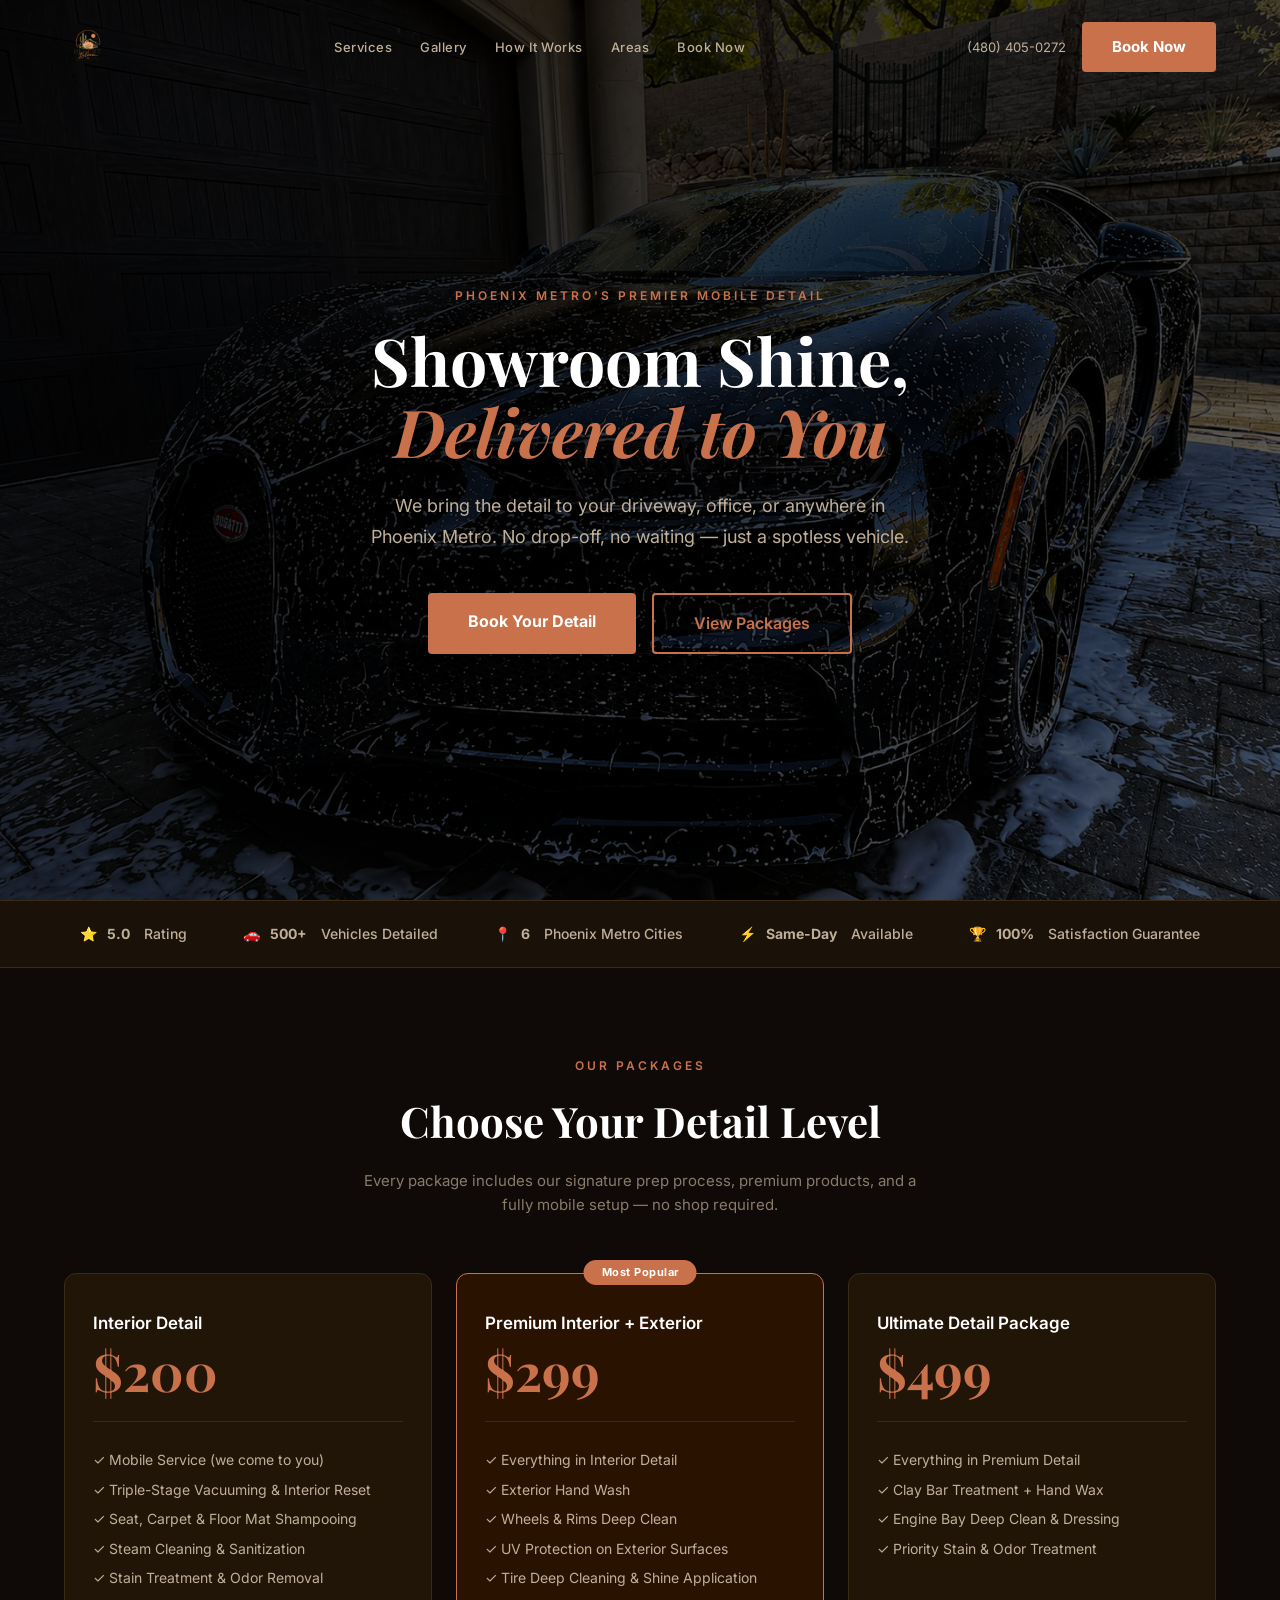
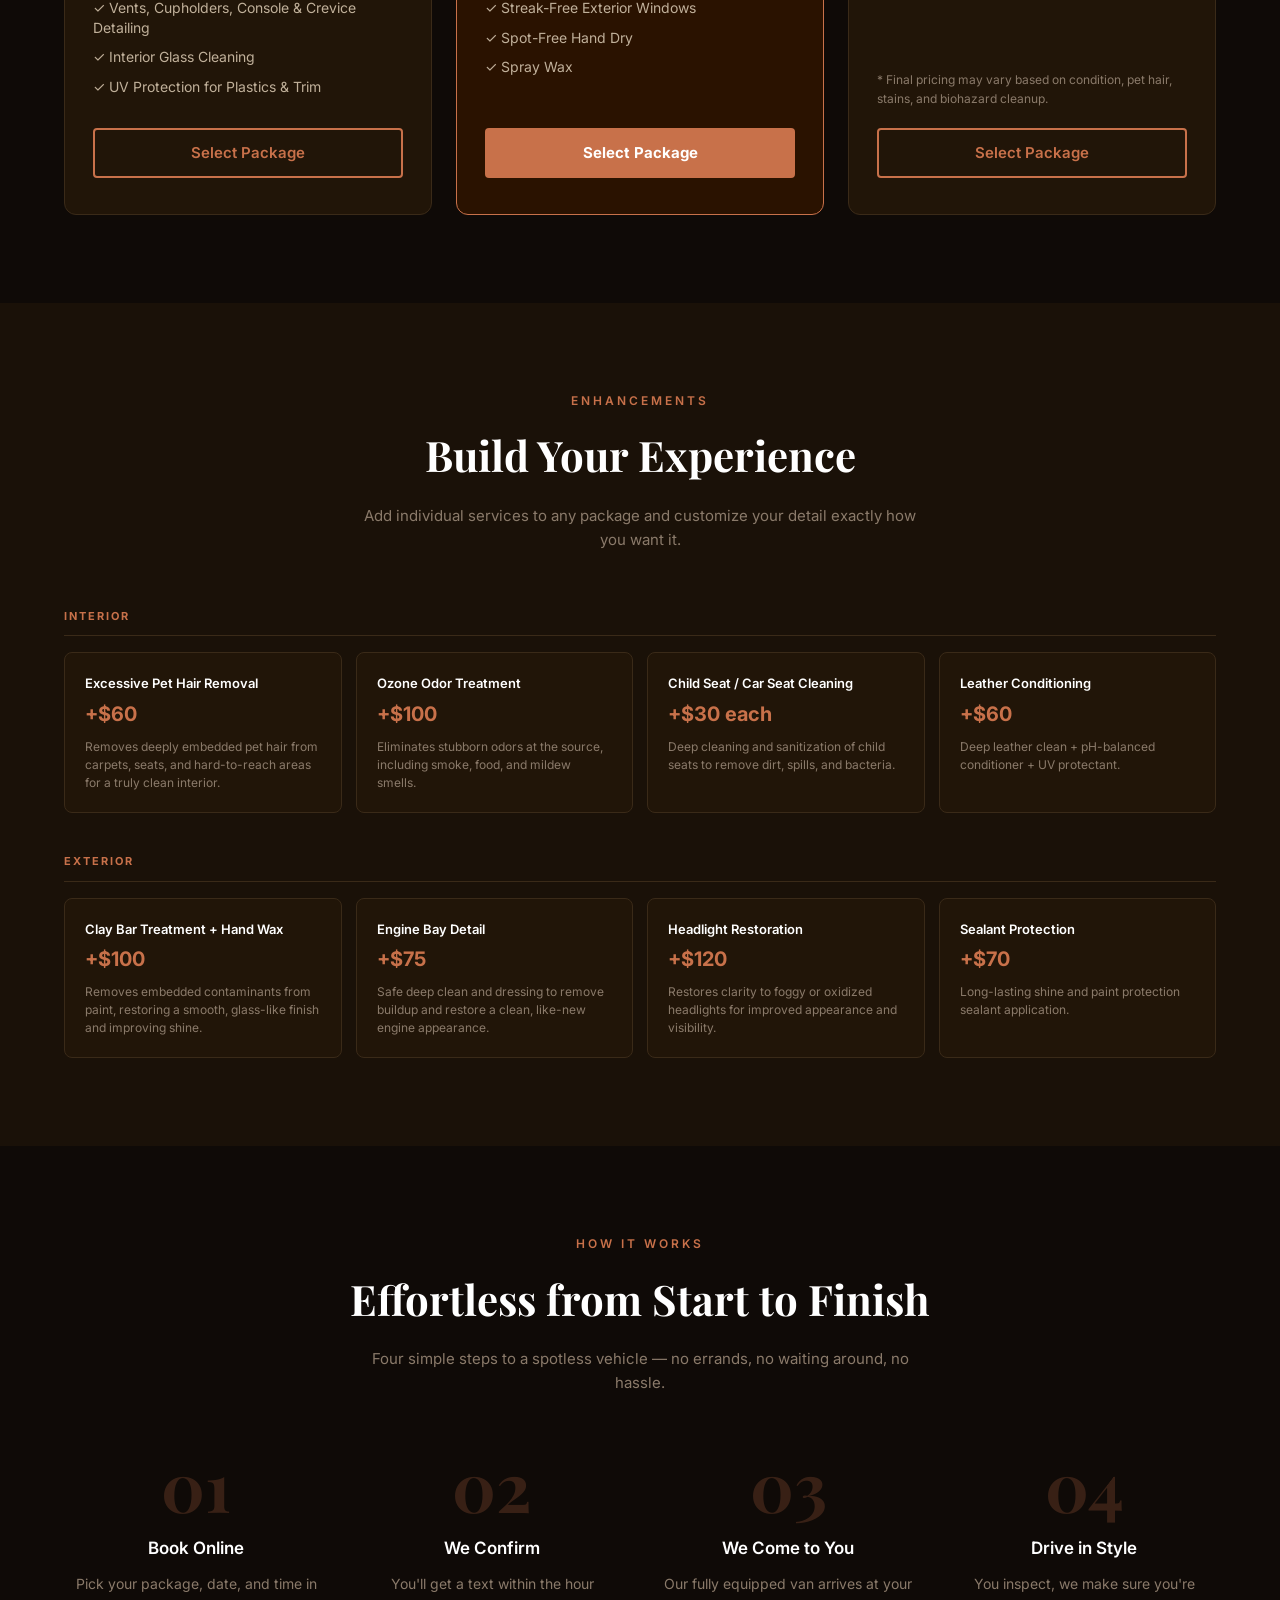
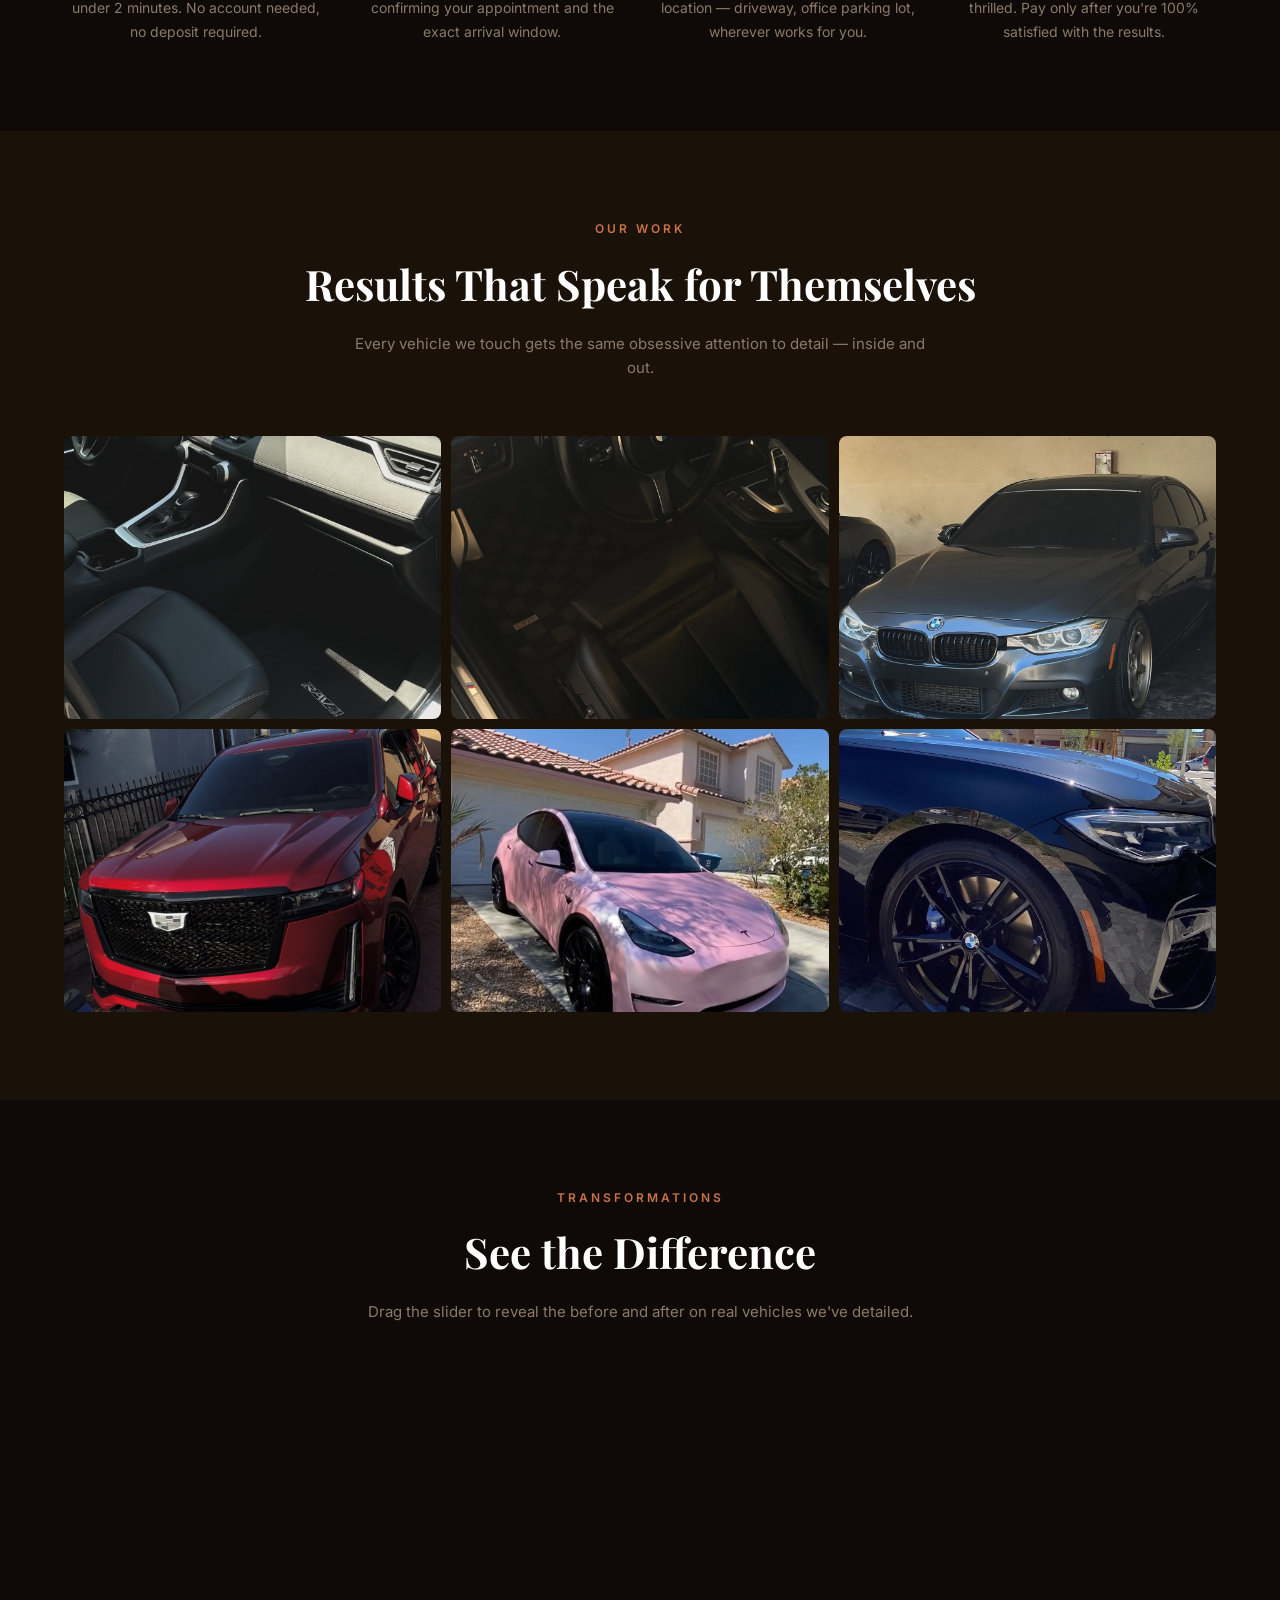
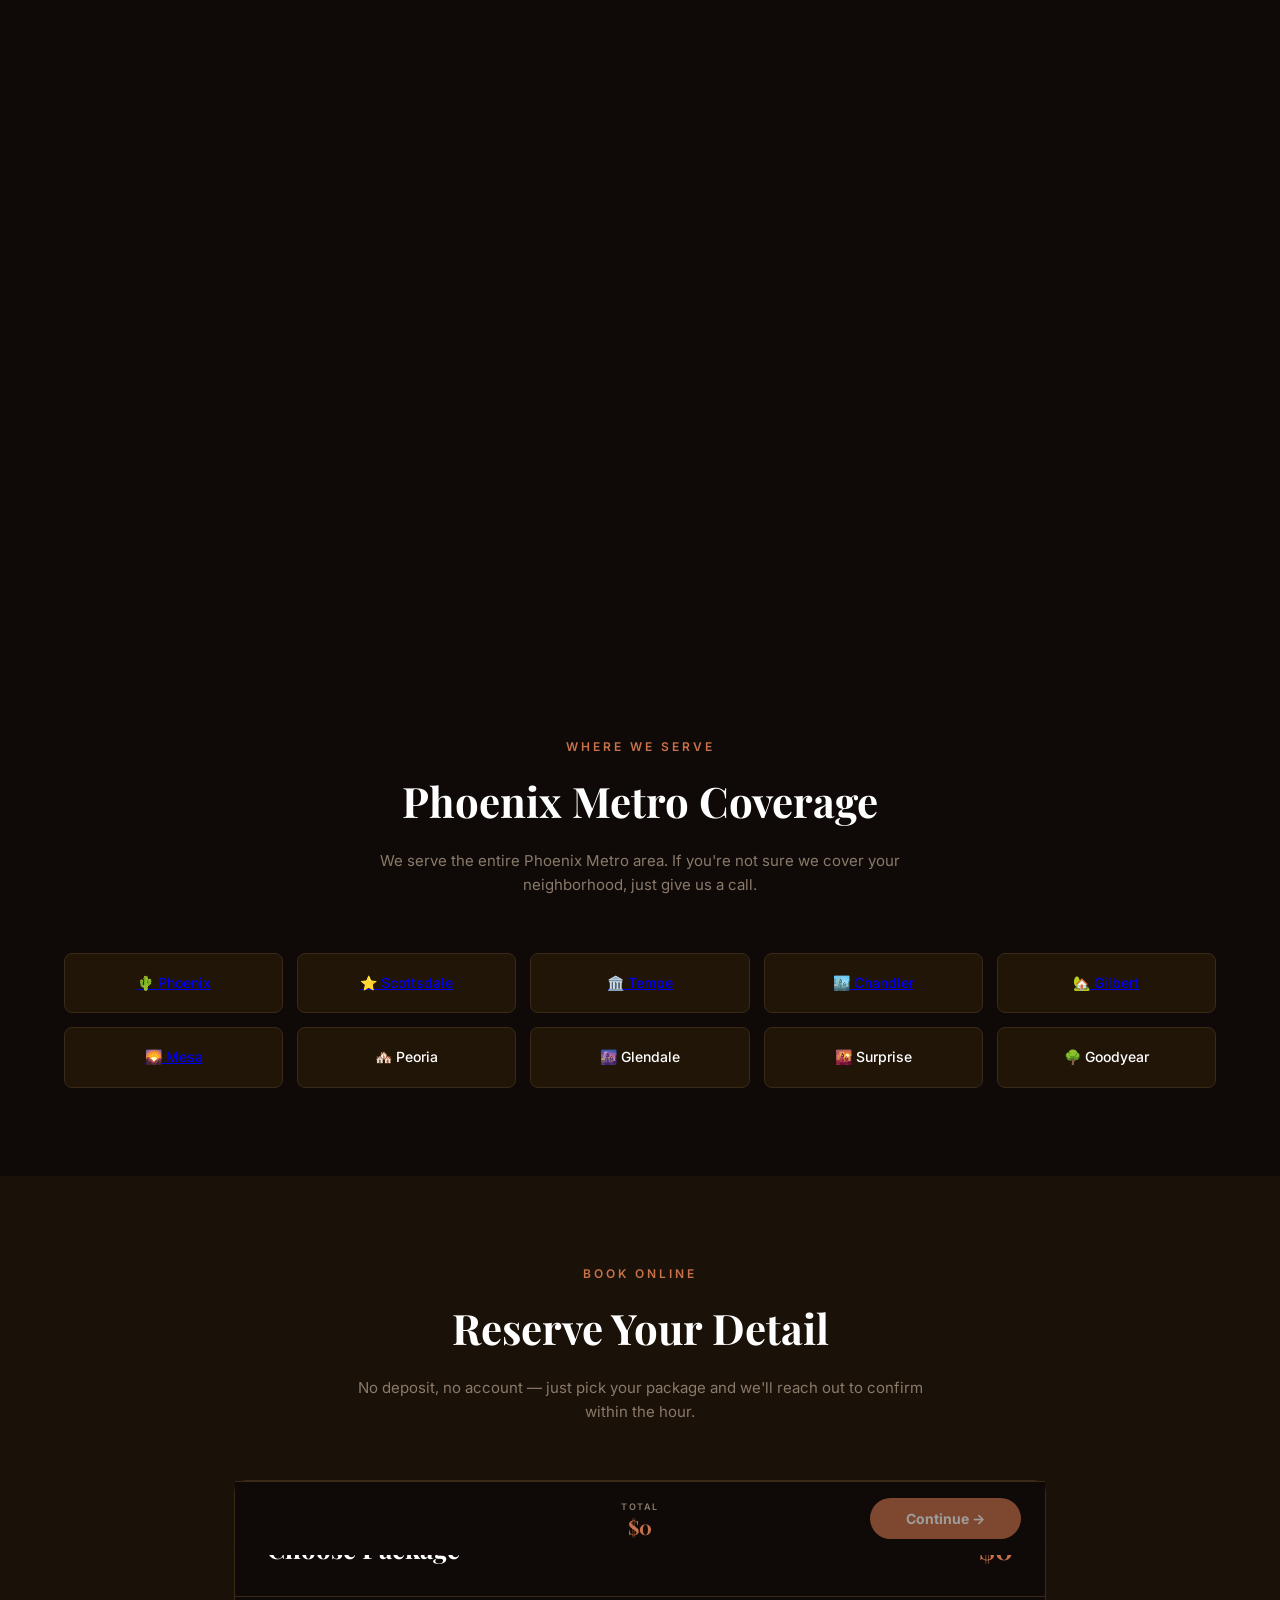
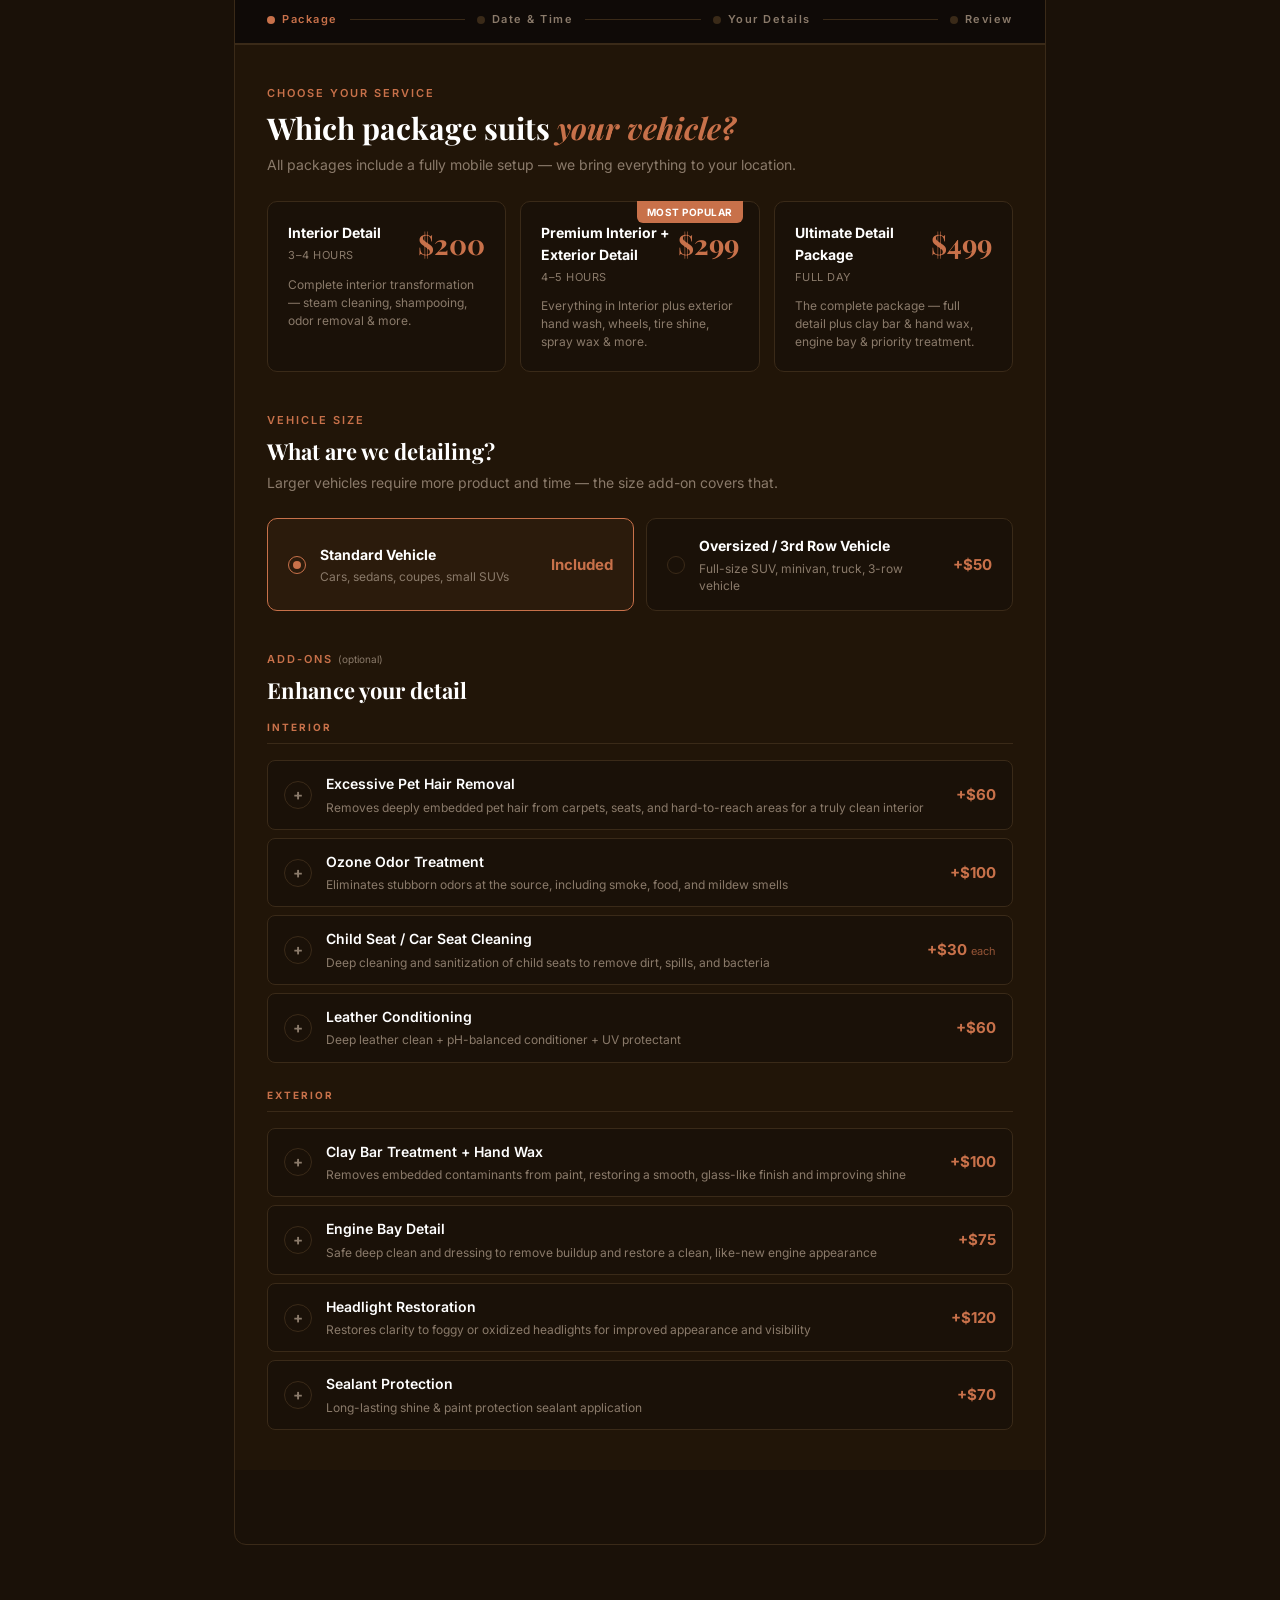
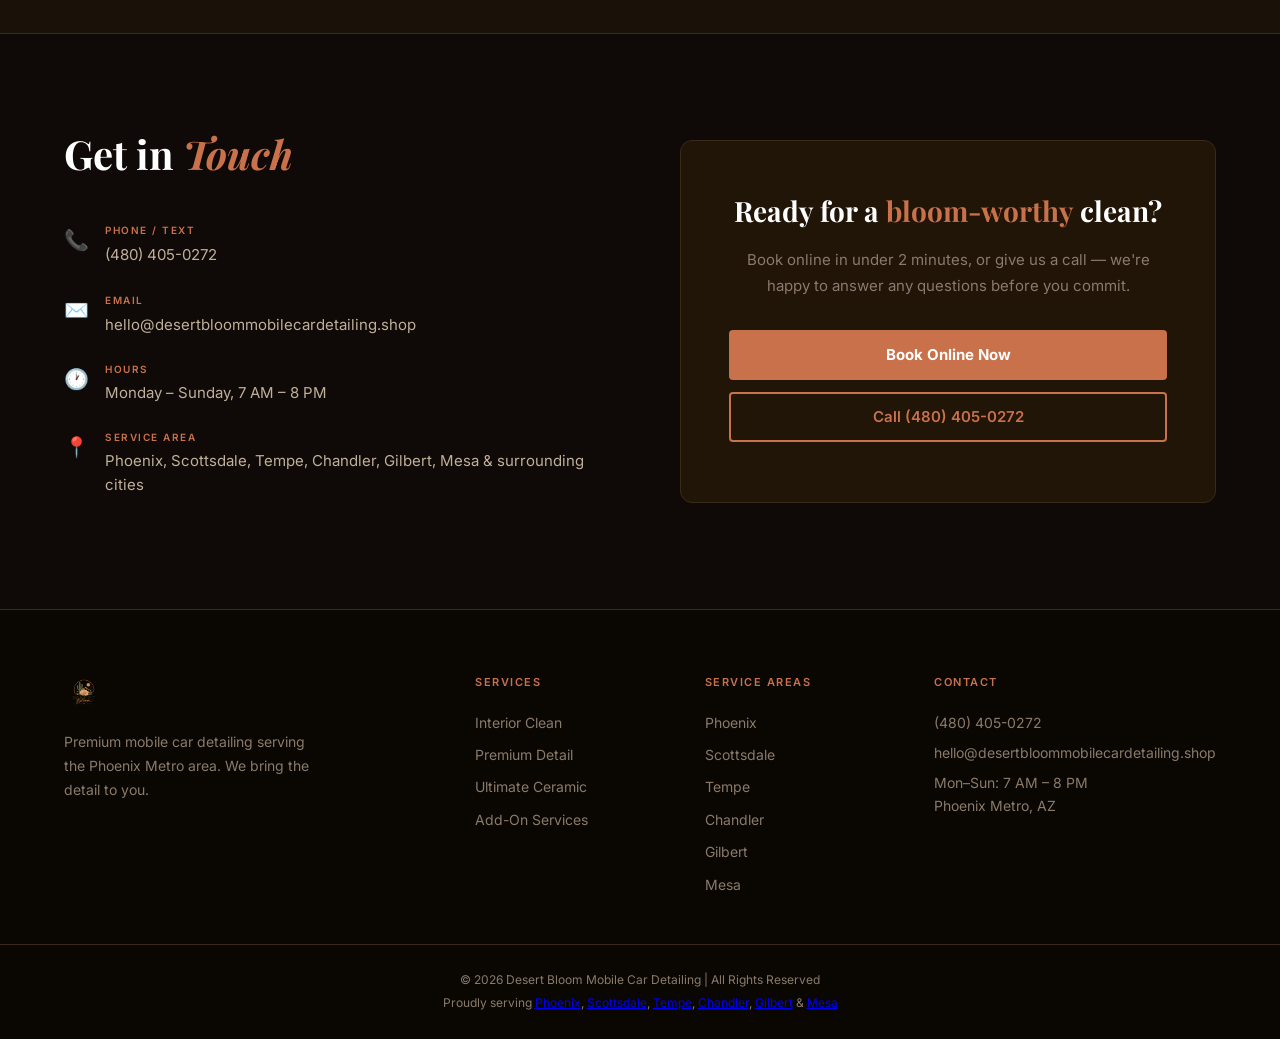
==== commit 06249c29: "Update domain to desertbloommobilecardetailing.shop Co-Authored-By: Claude Sonnet 4.6 <noreply@anthr" ====
--- a/index.html
+++ b/index.html
@@ -6,20 +6,20 @@
   <title>Desert Bloom Mobile Car Detailing | Phoenix Metro, AZ</title>
   <meta name="description" content="Premium mobile car detailing in Phoenix, Scottsdale, Tempe, Chandler, Gilbert & Mesa. We come to you. Book online in 60 seconds.">
   <meta name="keywords" content="mobile car detailing Phoenix, car detailing Scottsdale, auto detailing Tempe, mobile detailing Chandler, car wash Gilbert, auto detailing Mesa AZ">
-  <link rel="canonical" href="https://desertbloommobilecardetailing.com/">
+  <link rel="canonical" href="https://desertbloommobilecardetailing.shop/">
 
   <!-- Open Graph -->
   <meta property="og:type" content="website">
   <meta property="og:title" content="Desert Bloom Mobile Car Detailing | Phoenix Metro, AZ">
   <meta property="og:description" content="Premium mobile car detailing. We come to you. Book online in 60 seconds.">
-  <meta property="og:url" content="https://desertbloommobilecardetailing.com/">
-  <meta property="og:image" content="https://desertbloommobilecardetailing.com/logo.png">
+  <meta property="og:url" content="https://desertbloommobilecardetailing.shop/">
+  <meta property="og:image" content="https://desertbloommobilecardetailing.shop/logo.png">
 
   <!-- Twitter Card -->
   <meta name="twitter:card" content="summary_large_image">
   <meta name="twitter:title" content="Desert Bloom Mobile Car Detailing | Phoenix Metro, AZ">
   <meta name="twitter:description" content="Premium mobile car detailing. We come to you. Book online in 60 seconds.">
-  <meta name="twitter:image" content="https://desertbloommobilecardetailing.com/logo.png">
+  <meta name="twitter:image" content="https://desertbloommobilecardetailing.shop/logo.png">
 
   <!-- Favicon -->
   <link rel="icon" type="image/png" href="logo.png">
@@ -38,10 +38,10 @@
     "@context": "https://schema.org",
     "@type": "LocalBusiness",
     "name": "Desert Bloom Mobile Car Detailing",
-    "image": "https://desertbloommobilecardetailing.com/logo.png",
+    "image": "https://desertbloommobilecardetailing.shop/logo.png",
     "telephone": "+14804050272",
-    "email": "hello@desertbloommobilecardetailing.com",
-    "url": "https://desertbloommobilecardetailing.com",
+    "email": "hello@desertbloommobilecardetailing.shop",
+    "url": "https://desertbloommobilecardetailing.shop",
     "description": "Premium mobile car detailing serving Phoenix, Scottsdale, Tempe, Chandler, Gilbert, and Mesa AZ.",
     "address": {
       "@type": "PostalAddress",
@@ -409,7 +409,7 @@
           <span>✉️</span>
           <div>
             <div class="contact-label">Email</div>
-            <a href="mailto:hello@desertbloommobilecardetailing.com">hello@desertbloommobilecardetailing.com</a>
+            <a href="mailto:hello@desertbloommobilecardetailing.shop">hello@desertbloommobilecardetailing.shop</a>
           </div>
         </div>
         <div class="contact-item">
@@ -468,7 +468,7 @@
       <div class="footer-contact">
         <h4>Contact</h4>
         <a href="tel:4804050272">(480) 405-0272</a>
-        <a href="mailto:hello@desertbloommobilecardetailing.com">hello@desertbloommobilecardetailing.com</a>
+        <a href="mailto:hello@desertbloommobilecardetailing.shop">hello@desertbloommobilecardetailing.shop</a>
         <p style="margin-top:8px;">Mon–Sun: 7 AM – 8 PM</p>
         <p>Phoenix Metro, AZ</p>
       </div>
